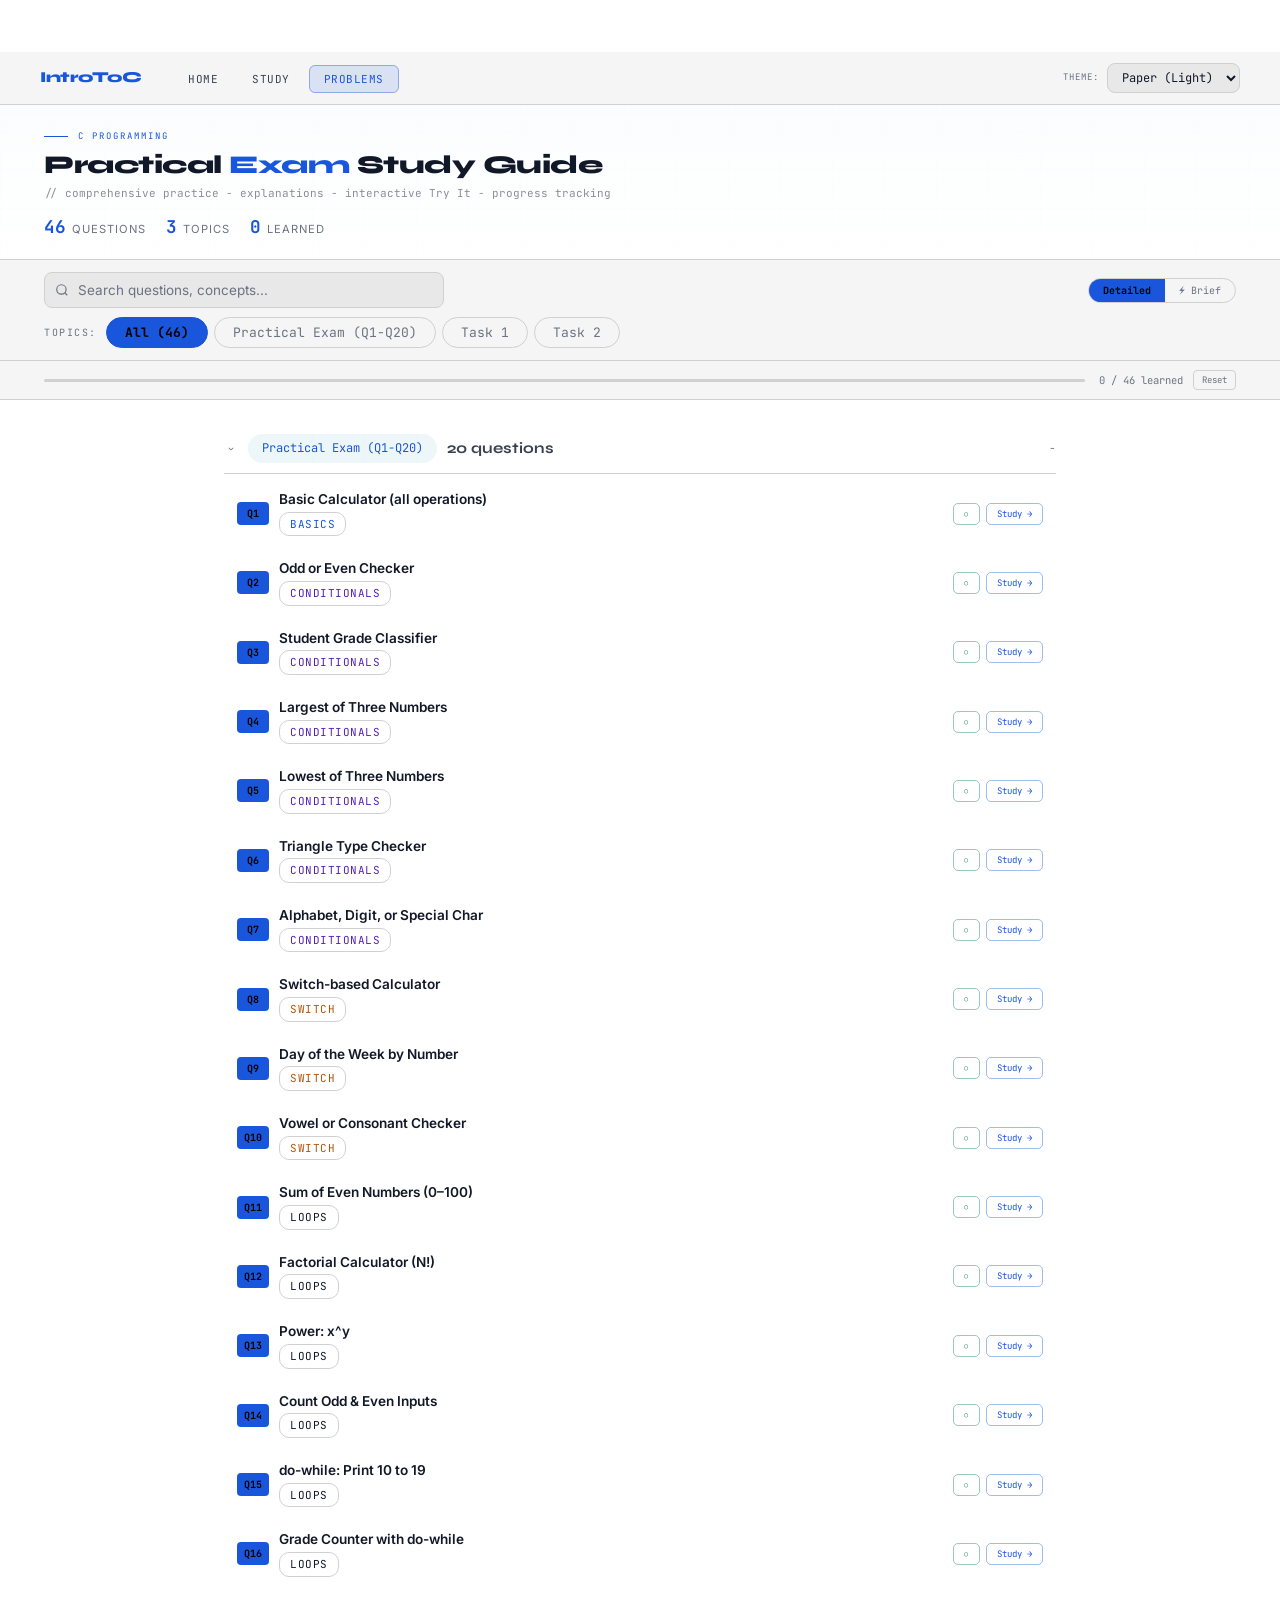
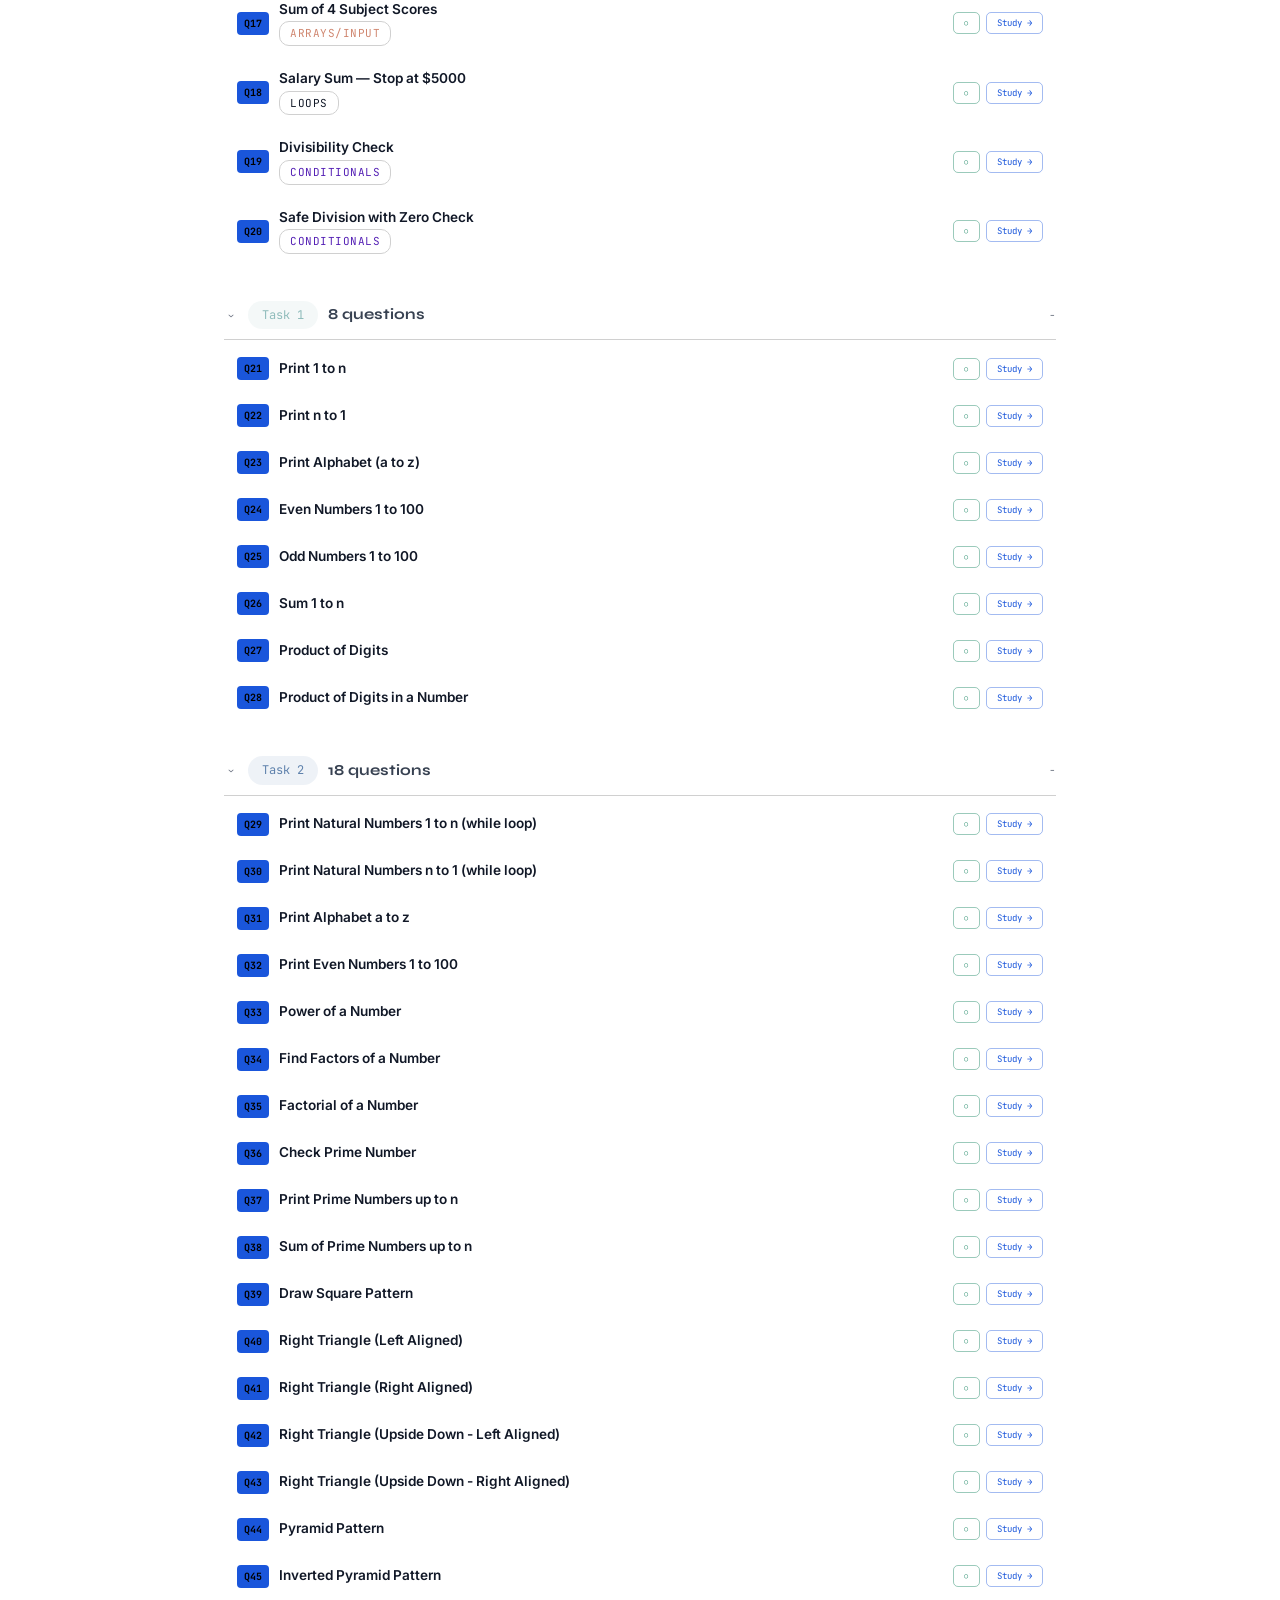
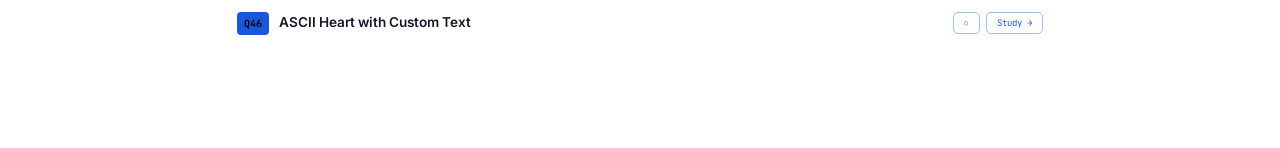
==== problems.html @ eb0ccf78 "made v2 of this web app made a new design layout" ====
<!DOCTYPE html>
<html lang="en">
<head>
<meta charset="UTF-8">
<meta name="viewport" content="width=device-width, initial-scale=1.0, maximum-scale=1.0, user-scalable=no">
<title>Practice Problems - C Programming | Mansoura Uni Prep 2026</title>
<meta name="description" content="20 interactive C programming exam problems with explanations, code breakdowns, and Try It panels.">
<link rel="preconnect" href="https://fonts.googleapis.com">
<link rel="preconnect" href="https://fonts.gstatic.com" crossorigin>
<link rel="stylesheet" href="css/style.css">
<link rel="stylesheet" href="css/problems.css">
<script src="js/nav.js"></script>
</head>
<body>

<!-- NAVBAR injected by nav.js -->

<header class="prob-header">
  <div class="eyebrow">C Programming</div>
  <h1>Practical <em>Exam</em> Study Guide</h1>
  <p class="subtitle">// comprehensive practice - explanations - interactive Try It - progress tracking</p>
  <div class="stats-row">
    <div class="stat"><span class="stat-num" id="hdr-questions">0</span><span class="stat-label">Questions</span></div>
    <div class="stat"><span class="stat-num" id="hdr-topics">0</span><span class="stat-label">Topics</span></div>
    <div class="stat"><span class="stat-num" id="hdr-learned">0</span><span class="stat-label">Learned</span></div>
  </div>
</header>

<div class="toolbar">
  <div class="toolbar-top">
    <div class="search-wrap">
      <svg xmlns="http://www.w3.org/2000/svg" fill="none" viewBox="0 0 24 24" stroke="currentColor" stroke-width="2"><circle cx="11" cy="11" r="8"/><path d="m21 21-4.3-4.3"/></svg>
      <input type="text" class="search-input" id="search" placeholder="Search questions, concepts...">
    </div>
    <button class="clear-btn" id="clear-btn" onclick="clearSearch()">&#10005; Clear</button>
    <div class="mode-toggle-wrap">
      <button class="mode-toggle-btn active" id="mode-btn-detailed" onclick="setModalMode('detailed')">Detailed</button>
      <button class="mode-toggle-btn" id="mode-btn-brief" onclick="setModalMode('brief')">⚡ Brief</button>
    </div>
  </div>
  <div class="filter-row" id="filter-row">
    <!-- Buttons dynamically generated by JS -->
  </div>
</div>

<div class="prog-wrap">
  <div class="prog-inner">
    <div class="prog-track"><div class="prog-fill" id="prog-fill"></div></div>
    <span class="prog-text" id="prog-text">0 / 20 learned</span>
    <button class="reset-btn" onclick="resetProgress()">Reset</button>
  </div>
</div>
<div class="results-meta" id="results-meta"></div>

<div class="q-list" id="grid"></div>

<!-- MODAL -->
<div class="modal-overlay" id="modal" onclick="onOverlayClick(event)">
  <div class="modal-wrap">
    <div class="modal" id="modal-box" onclick="event.stopPropagation()">
      <div class="m-hdr">
        <span class="m-qnum" id="m-qnum"></span>
        <span class="m-title" id="m-title"></span>
        <button class="m-nav" id="m-prev" onclick="navModal(-1)">&larr; Prev</button>
        <button class="m-nav" id="m-next" onclick="navModal(1)">Next &rarr;</button>
        <button class="m-close" onclick="closeModal()">&#10005;</button>
      </div>
      <div class="m-body">
        <div class="m-left" id="m-left"></div>
        <div class="m-right">
          <div class="code-panel-hdr">
            <span class="dot dot-r"></span><span class="dot dot-y"></span><span class="dot dot-g"></span>
            <span class="code-panel-fname" id="cp-fname">main.c</span>
            <button class="cp-btn" onclick="copyModalCode()">copy</button>
          </div>
          <div class="code-display" id="code-display"></div>
          <div class="tryit-panel">
            <div class="tryit-hdr" onclick="toggleTryIt()" id="tryit-hdr">
              <span class="tryit-hdr-lbl">&#9889; Try It</span>
              <span class="tryit-hdr-icon" id="tryit-icon">&#9662;</span>
            </div>
            <div class="tryit-body hidden" id="tryit-body"></div>
          </div>
          <div class="notes-wrap">
            <div class="notes-lbl">MY NOTES -- auto-saved</div>
            <textarea class="notes-ta" id="notes-ta" placeholder="Write anything here -- saved per question..."></textarea>
          </div>
        </div>
      </div>
      <div class="m-foot">
        <button class="learn-btn" id="m-learn" onclick="toggleLearnedModal()">&#9675; Mark as learned</button>
        <span style="flex:1"></span>
        <span style="font-family:var(--font-mono);font-size:9px;color:var(--muted);">&larr; &rarr; navigate &nbsp;&middot;&nbsp; Esc close</span>
      </div>
    </div>
  </div>
</div>

<button class="btt" id="btt">&uarr;</button>
<div class="toast" id="toast"></div>

<script src="js/problems-data.js"></script>
<script src="js/problems.js"></script>
</body>
</html>
---- css/style.css ----
/* ═══════════════════════════════════════════════
   DESIGN SYSTEM — Mansoura Uni C Programming
   Shared across: index.html, study.html, problems.html
   Theme: Paper (Light) default
═══════════════════════════════════════════════ */

/* ── FONTS ── */
@import url('https://fonts.googleapis.com/css2?family=JetBrains+Mono:wght@300;400;500;600;700&family=Syne:wght@400;600;700;800&family=Inter:wght@300;400;500;600;700&display=swap');
/* Preconnect hints are in HTML; this import is the fallback for pages that only load style.css */

/* ── RESET ── */
*,*::before,*::after{box-sizing:border-box;margin:0;padding:0}
html{scroll-behavior:smooth}

/* ── THEME TOKENS ── */
:root {
  /* Paper (Light) - default */
  --bg: #ffffff;
  --bg2: #f5f5f5;
  --bg3: #e8e8e8;
  --surface: #e8e8e8;
  --card: #e8e8e8;
  --border: #d0d0d0;
  --border2: #a0a0a0;
  --border-hi: #707070;
  --accent: #1a56db;
  --accent-dim: rgba(26,86,219,.12);
  --accent2: #5521b5;
  --accent3: #b45309;
  --green: #057a55;
  --red: #c81e1e;
  --text: #111827;
  --text2: #374151;
  --text3: #6b7280;
  --muted: #6b7280;
  --code-bg: #f0f0f0;
  --bd-ac: rgba(26,86,219,.4);
  --bd-gr: rgba(5,122,85,.4);
  --bd-rd: rgba(200,30,30,.4);
  --bd-a2: rgba(85,33,181,.3);
  --bg-ac: rgba(26,86,219,.08);
  --bg-gr: rgba(5,122,85,.08);
  --bg-rd: rgba(200,30,30,.08);
  --bg-a2: rgba(85,33,181,.08);
  --cyan:      #1a56db;
  --cyan-dim:  rgba(26,86,219,.10);
  --gold:      #b45309;
  --gold-dim:  rgba(180,83,9,.10);
  --red-dim:   rgba(200,30,30,.10);
  --violet:    #5521b5;
  --green-dim: rgba(5,122,85,.10);

  /* Sizing */
  --r: 14px;
  --rs: 8px;
  --rl: 16px;

  /* Fonts */
  --font-display: 'Syne', system-ui, sans-serif;
  --font-body: 'Inter', system-ui, sans-serif;
  --font-mono: 'JetBrains Mono', 'Fira Code', monospace;

  /* Legacy aliases used by study.css */
  --mono:    var(--font-mono);
  --body:    var(--font-body);
  --display: var(--font-display);
}

[data-theme="dark-original"] {
  --bg: #07090f;
  --bg2: #0c0f18;
  --bg3: #111520;
  --surface: #111520;
  --card: #111520;
  --border: #1c2236;
  --border2: #2a344f;
  --border-hi: #2a344f;
  --accent: #00e5ff;
  --accent-dim: rgba(0,229,255,.10);
  --accent2: #7c3aed;
  --accent3: #f59e0b;
  --green: #10b981;
  --red: #ef4444;
  --text: #dde4f0;
  --text2: #8896b3;
  --text3: #4f5e7a;
  --muted: #4f5e7a;
  --code-bg: #070910;
  --bd-ac: rgba(0,229,255,.28);
  --bd-gr: rgba(16,185,129,.42);
  --bd-rd: rgba(239,68,68,.3);
  --bd-a2: rgba(124,58,237,.3);
  --bg-ac: rgba(0,229,255,.04);
  --bg-gr: rgba(16,185,129,.04);
  --bg-rd: rgba(239,68,68,.04);
  --bg-a2: rgba(124,58,237,.06);
  --cyan:      #00e5ff;
  --cyan-dim:  rgba(0,229,255,.12);
  --gold:      #f59e0b;
  --gold-dim:  rgba(245,158,11,.10);
  --red-dim:   rgba(239,68,68,.12);
  --violet:    #7c3aed;
  --green-dim: rgba(16,185,129,.10);
}

[data-theme="midnight-gold"] {
  --bg: #090B10;
  --bg2: #0E121A;
  --bg3: #141924;
  --surface: #141924;
  --card: #141924;
  --border: #21283B;
  --border2: #34405E;
  --border-hi: #34405E;
  --accent: #D4AF37;
  --accent-dim: rgba(212,175,55,.10);
  --accent2: #F3E5AB;
  --accent3: #C5A059;
  --green: #4ADE80;
  --red: #F87171;
  --text: #F8F9FA;
  --text2: #94A3B8;
  --text3: #475569;
  --muted: #475569;
  --code-bg: #050608;
  --bd-ac: rgba(212,175,55,.3);
  --bd-gr: rgba(74,222,128,.3);
  --bd-rd: rgba(248,113,113,.3);
  --bd-a2: rgba(243,229,171,.3);
  --bg-ac: rgba(212,175,55,.08);
  --bg-gr: rgba(74,222,128,.08);
  --bg-rd: rgba(248,113,113,.08);
  --bg-a2: rgba(243,229,171,.08);
  --cyan:      #D4AF37;
  --cyan-dim:  rgba(212,175,55,.12);
  --gold:      #C5A059;
  --gold-dim:  rgba(197,160,89,.10);
  --red-dim:   rgba(248,113,113,.12);
  --violet:    #F3E5AB;
  --green-dim: rgba(74,222,128,.10);
}

[data-theme="neon-synth"] {
  --bg: #0d0221;
  --bg2: #160431;
  --bg3: #260954;
  --surface: #260954;
  --card: #260954;
  --border: #441b8c;
  --border2: #7c31f4;
  --border-hi: #7c31f4;
  --accent: #00f0ff;
  --accent-dim: rgba(0,240,255,.15);
  --accent2: #ff0055;
  --accent3: #ffea00;
  --green: #00ff66;
  --red: #ff0055;
  --text: #ffffff;
  --text2: #b38bff;
  --text3: #6b44a8;
  --muted: #6b44a8;
  --code-bg: #090117;
  --bd-ac: rgba(0,240,255,.4);
  --bd-gr: rgba(0,255,102,.4);
  --bd-rd: rgba(255,0,85,.4);
  --bd-a2: rgba(255,0,85,.4);
  --bg-ac: rgba(0,240,255,.1);
  --bg-gr: rgba(0,255,102,.1);
  --bg-rd: rgba(255,0,85,.1);
  --bg-a2: rgba(255,0,85,.1);
  --cyan:      #00f0ff;
  --cyan-dim:  rgba(0,240,255,.15);
  --gold:      #ffea00;
  --gold-dim:  rgba(255,234,0,.10);
  --red-dim:   rgba(255,0,85,.12);
  --violet:    #b38bff;
  --green-dim: rgba(0,255,102,.10);
}

[data-theme="rose-pine"] {
  --bg: #191724;
  --bg2: #1f1d2e;
  --bg3: #26233a;
  --surface: #26233a;
  --card: #26233a;
  --border: #44415a;
  --border2: #6e6a86;
  --border-hi: #6e6a86;
  --accent: #ebbcba;
  --accent-dim: rgba(235,188,186,.15);
  --accent2: #c4a7e7;
  --accent3: #f6c177;
  --green: #9ccfd8;
  --red: #eb6f92;
  --text: #e0def4;
  --text2: #908caa;
  --text3: #6e6a86;
  --muted: #6e6a86;
  --code-bg: #191724;
  --bd-ac: rgba(235,188,186,.3);
  --bd-gr: rgba(156,207,216,.3);
  --bd-rd: rgba(235,111,146,.3);
  --bd-a2: rgba(196,167,231,.3);
  --bg-ac: rgba(235,188,186,.08);
  --bg-gr: rgba(156,207,216,.08);
  --bg-rd: rgba(235,111,146,.08);
  --bg-a2: rgba(196,167,231,.08);
  --cyan:      #ebbcba;
  --cyan-dim:  rgba(235,188,186,.12);
  --gold:      #f6c177;
  --gold-dim:  rgba(246,193,119,.10);
  --red-dim:   rgba(235,111,146,.12);
  --violet:    #c4a7e7;
  --green-dim: rgba(156,207,216,.10);
}

[data-theme="latte"] {
  --bg: #eff1f5;
  --bg2: #e6e9ef;
  --bg3: #dce0e8;
  --surface: #dce0e8;
  --card: #dce0e8;
  --border: #bcc0cc;
  --border2: #9ca0b0;
  --border-hi: #7c7f93;
  --accent: #1e66f5;
  --accent-dim: rgba(30,102,245,.12);
  --accent2: #8839ef;
  --accent3: #df8e1d;
  --green: #40a02b;
  --red: #d20f39;
  --text: #4c4f69;
  --text2: #4c4f69;
  --text3: #6c6f85;
  --muted: #6c6f85;
  --code-bg: #dce0e8;
  --bd-ac: rgba(30,102,245,.4);
  --bd-gr: rgba(64,160,43,.4);
  --bd-rd: rgba(210,15,57,.4);
  --bd-a2: rgba(136,57,239,.3);
  --bg-ac: rgba(30,102,245,.10);
  --bg-gr: rgba(64,160,43,.10);
  --bg-rd: rgba(210,15,57,.10);
  --bg-a2: rgba(136,57,239,.08);
  --cyan:      #1e66f5;
  --cyan-dim:  rgba(30,102,245,.12);
  --gold:      #df8e1d;
  --gold-dim:  rgba(223,142,29,.12);
  --red-dim:   rgba(210,15,57,.12);
  --violet:    #8839ef;
  --green-dim: rgba(64,160,43,.12);
}

[data-theme="nord"] {
  --bg: #2e3440;
  --bg2: #3b4252;
  --bg3: #434c5e;
  --surface: #434c5e;
  --card: #434c5e;
  --border: #4c566a;
  --border2: #5e6f8a;
  --border-hi: #81a1c1;
  --accent: #88c0d0;
  --accent-dim: rgba(136,192,208,.15);
  --accent2: #b48ead;
  --accent3: #ebcb8b;
  --green: #a3be8c;
  --red: #bf616a;
  --text: #eceff4;
  --text2: #e5e9f0;
  --text3: #9aa5be;
  --muted: #d8dee9;
  --code-bg: #2e3440;
  --bd-ac: #88c0d0;
  --bd-gr: #a3be8c;
  --bd-rd: #bf616a;
  --bd-a2: #b48ead;
  --bg-ac: rgba(136,192,208,.15);
  --bg-gr: rgba(163,190,140,.15);
  --bg-rd: rgba(191,97,106,.15);
  --bg-a2: rgba(180,142,173,.15);
  --cyan:      #88c0d0;
  --cyan-dim:  rgba(136,192,208,.12);
  --gold:      #ebcb8b;
  --gold-dim:  rgba(235,203,139,.10);
  --red-dim:   rgba(191,97,106,.12);
  --violet:    #b48ead;
  --green-dim: rgba(163,190,140,.10);
}

/* ── BASE ── */
body {
  background: var(--bg);
  color: var(--text);
  font-family: var(--font-body);
  min-height: 100vh;
  overflow-x: hidden;
  -webkit-font-smoothing: antialiased;
  font-size: 15px;
  line-height: 1.7;
}

/* subtle grid bg */
body::before {
  content: '';
  position: fixed;
  inset: 0;
  background-image:
    linear-gradient(rgba(136,192,208,.012) 1px, transparent 1px),
    linear-gradient(90deg, rgba(136,192,208,.012) 1px, transparent 1px);
  background-size: 52px 52px;
  pointer-events: none;
  z-index: 0;
}

[data-theme="latte"] body::before, [data-theme="nord"] body::before {
  background-image:
    linear-gradient(rgba(0,0,0,.03) 1px, transparent 1px),
    linear-gradient(90deg, rgba(0,0,0,.03) 1px, transparent 1px);
}

a { color: var(--accent); text-decoration: none; }
a:hover { text-decoration: underline; }

/* ── DISABLE LIGATURES EVERYWHERE ── */
code, pre, .mono,
[class*="code"], [class*="Code"],
[style*="JetBrains"], [style*="monospace"] {
  font-variant-ligatures: none !important;
  -webkit-font-variant-ligatures: none !important;
  font-feature-settings: "liga" 0, "calt" 0 !important;
}

/* ═══════════════════════════════════════════════
   NAVBAR
═══════════════════════════════════════════════ */
.navbar {
  position: sticky;
  top: 0;
  z-index: 100;
  background: var(--bg2);
  backdrop-filter: blur(20px);
  -webkit-backdrop-filter: blur(20px);
  border-bottom: 1px solid var(--border);
  padding: 0 2rem;
}

.nav-inner {
  max-width: 1200px;
  margin: 0 auto;
  display: flex;
  align-items: center;
  height: 52px;
  gap: 2rem;
}

.nav-brand {
  font-family: var(--font-display);
  font-weight: 800;
  font-size: .95rem;
  color: var(--accent);
  letter-spacing: -.5px;
  white-space: nowrap;
  text-decoration: none;
}
.nav-brand:hover { text-decoration: none; }

.nav-links {
  display: flex;
  gap: 4px;
  list-style: none;
}

.nav-link {
  font-family: var(--font-mono);
  font-size: 11px;
  letter-spacing: .5px;
  text-transform: uppercase;
  padding: 6px 14px;
  border-radius: 6px;
  color: var(--text2);
  text-decoration: none;
  transition: all .2s;
  border: 1px solid transparent;
}
.nav-link:hover {
  color: var(--text);
  background: var(--bg3);
  text-decoration: none;
}
.nav-link.active {
  color: var(--accent);
  background: var(--accent-dim);
  border-color: var(--bd-ac);
}

.nav-right {
  margin-left: auto;
  display: flex;
  align-items: center;
  gap: 8px;
}

.nav-theme-label {
  font-family: var(--font-mono);
  font-size: 9px;
  color: var(--text3);
  letter-spacing: 1px;
}

.nav-theme-select {
  font-family: var(--font-mono);
  font-size: 12px;
  padding: 5px 10px;
  background: var(--bg3);
  border: 1px solid var(--border);
  border-radius: var(--rs);
  color: var(--text);
  cursor: pointer;
  outline: none;
  transition: border-color .2s, box-shadow .2s;
}
.nav-theme-select:focus {
  border-color: var(--accent);
  box-shadow: 0 0 0 2px var(--accent-dim);
}

/* mobile nav */
@media (max-width: 600px) {
  .navbar { padding: 0 .75rem; }
  .nav-inner { gap: .5rem; height: 48px; }
  .nav-links { gap: 2px; }
  .nav-link { font-size: 9px; padding: 4px 8px; letter-spacing: 0; }
  .nav-theme-label { display: none; }
  .nav-theme-select { font-size: 11px; padding: 4px 6px; }
  .nav-right { gap: 4px; }
}
@media (max-width: 400px) {
  .nav-brand { font-size: .8rem; }
  .nav-link { padding: 4px 6px; }
}

/* ═══════════════════════════════════════════════
   PAGE CONTAINER
═══════════════════════════════════════════════ */
.page {
  position: relative;
  z-index: 10;
  max-width: 1200px;
  margin: 0 auto;
  padding: 2rem;
}

@media (max-width: 768px) {
  .page { padding: 1.25rem; }
}

/* ═══════════════════════════════════════════════
   TYPOGRAPHY
═══════════════════════════════════════════════ */
h1, h2, h3, h4 {
  font-family: var(--font-display);
  letter-spacing: -.5px;
  line-height: 1.15;
}

h1 { font-size: clamp(1.7rem, 4.5vw, 2.5rem); font-weight: 800; }
h2 { font-size: clamp(1.3rem, 3vw, 1.8rem); font-weight: 700; }
h3 { font-size: 1.1rem; font-weight: 700; }

h1 em, h2 em { color: var(--accent); font-style: normal; }

.eyebrow {
  font-family: var(--font-mono);
  font-size: 10px;
  color: var(--accent);
  letter-spacing: 3px;
  text-transform: uppercase;
  margin-bottom: 12px;
  display: flex;
  align-items: center;
  gap: 10px;
}
.eyebrow::before {
  content: '';
  width: 24px;
  height: 1px;
  background: var(--accent);
}

.subtitle {
  color: var(--muted);
  font-size: .85rem;
  font-family: var(--font-mono);
  margin-top: 8px;
}

.prose {
  font-size: 15px;
  line-height: 1.8;
  color: var(--text2);
  margin-bottom: 1rem;
}
.prose strong { color: var(--text); font-weight: 600; }

/* ═══════════════════════════════════════════════
   CODE BLOCKS
═══════════════════════════════════════════════ */
code {
  font-family: var(--font-mono);
  font-size: .82em;
  background: var(--bg-ac);
  padding: 1px 5px;
  border-radius: 3px;
  color: var(--accent);
  font-variant-ligatures: none;
}

.code-block-wrap {
  background: var(--code-bg);
  border: 1px solid var(--border);
  border-radius: var(--rs);
  overflow: hidden;
  margin: 1rem 0;
}

.code-bar {
  background: rgba(5,7,13,.5);
  padding: 6px 11px;
  display: flex;
  align-items: center;
  gap: 6px;
  border-bottom: 1px solid var(--border);
}
.dot { width: 8px; height: 8px; border-radius: 50%; }
.dot-r { background: #ff5f56; }
.dot-y { background: #ffbd2e; }
.dot-g { background: #27c93f; }
.code-fname {
  font-family: var(--font-mono);
  font-size: 9px;
  color: var(--muted);
  margin-left: 3px;
}
.copy-btn {
  margin-left: auto;
  font-family: var(--font-mono);
  font-size: 9px;
  padding: 2px 7px;
  background: transparent;
  border: 1px solid var(--border);
  border-radius: 3px;
  color: var(--muted);
  cursor: pointer;
  transition: all .2s;
}
.copy-btn:hover { color: var(--accent); border-color: var(--accent); }
.copy-btn.copied { color: var(--green); border-color: var(--green); }

pre {
  padding: 14px 16px;
  overflow-x: auto;
  font-family: var(--font-mono);
  font-size: 12px;
  line-height: 1.8;
  color: var(--text2);
  -webkit-overflow-scrolling: touch;
  font-variant-ligatures: none;
}

/* syntax highlighting */
.kw { color: #cba6f7; font-weight: 600; }
.fn { color: #89b4fa; }
.str { color: #a6e3a1; }
.num { color: #fab387; }
.cm { color: #585b70; font-style: italic; }
.type { color: #f38ba8; }
.tp { color: #f38ba8; }

/* inline code block (no bar) */
.cb {
  background: var(--code-bg);
  border: 1px solid var(--border);
  border-radius: var(--rs);
  padding: 1rem 1.25rem;
  margin: 1rem 0;
  font-family: var(--font-mono);
  font-size: 12px;
  line-height: 1.9;
  overflow-x: auto;
  white-space: pre;
  tab-size: 4;
  font-variant-ligatures: none;
}

/* ═══════════════════════════════════════════════
   CALLOUT BOXES
═══════════════════════════════════════════════ */
.tip, .warn, .callout-info, .callout-warn, .callout-error {
  display: flex;
  gap: 10px;
  border-left: 3px solid;
  border-radius: 0 var(--rs) var(--rs) 0;
  padding: 12px 14px;
  margin: 1rem 0;
  font-size: 13px;
  line-height: 1.7;
}
.tip, .callout-info {
  background: var(--bg-ac);
  border-color: var(--bd-ac);
  color: var(--accent);
}
.warn, .callout-warn {
  background: rgba(235,203,139,.1);
  border-color: var(--accent3);
  color: var(--accent3);
}
.callout-error {
  background: var(--bg-rd);
  border-color: var(--bd-rd);
  color: var(--red);
}

/* ═══════════════════════════════════════════════
   CARDS
═══════════════════════════════════════════════ */
.card {
  background: var(--card);
  border: 1px solid var(--border);
  border-radius: var(--r);
  padding: 1.5rem;
  transition: transform .25s cubic-bezier(.22,.61,.36,1), border-color .25s, box-shadow .25s;
}
.card:hover {
  transform: translateY(-3px);
  border-color: var(--bd-ac);
  box-shadow: 0 0 40px var(--bg-ac);
}

/* ═══════════════════════════════════════════════
   BUTTONS
═══════════════════════════════════════════════ */
.btn {
  font-family: var(--font-mono);
  font-size: 11px;
  padding: 8px 18px;
  border-radius: 6px;
  cursor: pointer;
  transition: all .2s;
  display: inline-flex;
  align-items: center;
  gap: 6px;
  text-decoration: none;
  border: 1px solid var(--border);
  background: transparent;
  color: var(--muted);
}
.btn:hover {
  border-color: var(--accent);
  color: var(--accent);
  text-decoration: none;
}

.btn-primary {
  background: var(--accent);
  color: #000;
  border-color: var(--accent);
  font-weight: 600;
}
.btn-primary:hover {
  background: #7ab8c8;
  border-color: #7ab8c8;
  color: #000;
  box-shadow: 0 0 20px var(--bg-ac);
}

.loop-tab.active{background:var(--ice);color:#fff;border-color:var(--ice)}

/* ── LOOP FLOWCHART ── */
.loop-flowchart { display: flex; align-items: center; gap: 8px; margin-bottom: 12px; font-family: var(--font-c); overflow-x: auto; padding-bottom: 8px; }
.flow-step { padding: 6px 12px; background: var(--bg2); border: 1px solid var(--border); border-radius: var(--rs); font-size: 11px; font-weight: 600; color: var(--text3); text-transform: uppercase; letter-spacing: .05em; transition: all .3s; white-space: nowrap; }
.flow-step.active { background: var(--accent); color: #000; border-color: var(--accent); transform: scale(1.05); box-shadow: 0 0 10px var(--bg-ac); }
.flow-arrow { color: var(--border); font-size: 14px; }
.flow-step.done { background: var(--ok-bg); color: var(--ok-text); border-color: var(--ok-border); }

.btn-accent2 {
  background: var(--accent2);
  color: #fff;
  border-color: var(--accent2);
  font-weight: 600;
}
.btn-accent2:hover {
  background: #a47da0;
  border-color: #a47da0;
}

/* ═══════════════════════════════════════════════
   TABLES
═══════════════════════════════════════════════ */
.data-table {
  width: 100%;
  font-size: 13px;
  border-collapse: collapse;
  margin: 1rem 0;
  display: block;
  overflow-x: auto;
}
.data-table th {
  text-align: left;
  font-weight: 500;
  color: var(--muted);
  font-size: 10px;
  padding: 6px 12px;
  border-bottom: 1px solid var(--border);
  font-family: var(--font-mono);
  text-transform: uppercase;
  letter-spacing: .04em;
}
.data-table td {
  padding: 9px 12px;
  border-bottom: 1px solid var(--border);
  vertical-align: top;
  font-size: 13px;
}
.data-table td:first-child {
  font-family: var(--font-mono);
  color: var(--accent);
  font-weight: 500;
}
.data-table td:last-child { color: var(--text2); }

/* ═══════════════════════════════════════════════
   DEMO / INTERACTIVE BOXES
═══════════════════════════════════════════════ */
.demo {
  border: 1px solid var(--border);
  border-radius: var(--r);
  padding: 1.25rem;
  margin: 1rem 0;
  background: var(--bg);
}
.demo-label {
  font-size: 10px;
  font-weight: 500;
  color: var(--muted);
  font-family: var(--font-mono);
  text-transform: uppercase;
  letter-spacing: .05em;
  margin-bottom: .875rem;
}

/* demo inputs */
.demo input[type=number],
.demo input[type=text],
.demo select {
  font-family: var(--font-mono);
  font-size: 13px;
  padding: 6px 10px;
  background: var(--card);
  border: 1px solid var(--border);
  border-radius: var(--rs);
  color: var(--text);
  outline: none;
  transition: border-color .2s;
}
.demo input:focus,
.demo select:focus {
  border-color: var(--accent);
}
.demo input[type=range] {
  accent-color: var(--accent);
  cursor: pointer;
}

/* ═══════════════════════════════════════════════
   SIDEBAR (study page)
═══════════════════════════════════════════════ */
.layout-sidebar {
  display: flex;
  min-height: calc(100vh - 52px);
  max-width: 1200px;
  margin: 0 auto;
  justify-content: center;
}

.sidebar {
  width: 220px;
  flex-shrink: 0;
  position: sticky;
  top: 52px;
  height: calc(100vh - 52px);
  overflow-y: auto;
  border-right: 1px solid var(--border);
  padding: 1.5rem 0;
  background: var(--bg);
}

.sidebar-section-label {
  font-family: var(--font-mono);
  font-size: 9px;
  color: var(--muted);
  letter-spacing: 2px;
  text-transform: uppercase;
  padding: 8px 1.25rem 4px;
}

.sidebar-link {
  display: flex;
  align-items: center;
  gap: 8px;
  padding: 7px 1.25rem;
  font-size: 13px;
  color: var(--text2);
  text-decoration: none;
  transition: color .15s, background .15s;
  border-left: 2px solid transparent;
}
.sidebar-link:hover {
  color: var(--text);
  background: var(--bg2);
  text-decoration: none;
}
.sidebar-link.active {
  color: var(--accent);
  border-left-color: var(--accent);
  background: var(--accent-dim);
}
.sidebar-num {
  font-family: var(--font-mono);
  font-size: 10px;
  color: var(--muted);
  min-width: 18px;
}

.main-content {
  flex: 1;
  max-width: 820px;
  padding: 2rem 2.5rem 4rem;
  min-width: 0;
  margin: 0 auto;
}

@media (max-width: 860px) {
  .sidebar { display: none; }
  .main-content { padding: 1.5rem 1.25rem 3rem; }
}

/* ═══════════════════════════════════════════════
   STUDY SECTIONS
═══════════════════════════════════════════════ */
.section {
  padding: 2.5rem 0;
  border-bottom: 1px solid var(--border);
}
.section-header {
  display: flex;
  align-items: baseline;
  gap: 12px;
  margin-bottom: 1.25rem;
}
.section-num {
  font-family: var(--font-mono);
  font-size: 12px;
  color: var(--muted);
}

/* ═══════════════════════════════════════════════
   FOOTER
═══════════════════════════════════════════════ */
.footer {
  text-align: center;
  padding: 3rem 2rem 2rem;
  border-top: 1px solid var(--border);
  margin-top: 2rem;
}
.footer p {
  font-size: 12px;
  color: var(--muted);
  line-height: 1.8;
  font-family: var(--font-mono);
}

/* ═══════════════════════════════════════════════
   TOAST
═══════════════════════════════════════════════ */
.toast {
  position: fixed;
  bottom: 24px;
  left: 50%;
  transform: translateX(-50%) translateY(8px);
  background: var(--card);
  border: 1px solid var(--green);
  color: var(--green);
  font-family: var(--font-mono);
  font-size: 11px;
  padding: 8px 16px;
  border-radius: 6px;
  opacity: 0;
  pointer-events: none;
  transition: all .22s;
  z-index: 500;
  white-space: nowrap;
}
.toast.show {
  opacity: 1;
  transform: translateX(-50%) translateY(0);
}

/* ═══════════════════════════════════════════════
   BACK TO TOP
═══════════════════════════════════════════════ */
.btt {
  position: fixed;
  bottom: 22px;
  right: 22px;
  width: 38px;
  height: 38px;
  background: var(--card);
  border: 1px solid var(--border);
  border-radius: 50%;
  cursor: pointer;
  display: flex;
  align-items: center;
  justify-content: center;
  color: var(--accent);
  font-size: 16px;
  transition: all .3s;
  z-index: 100;
  opacity: 0;
  pointer-events: none;
  transform: translateY(8px);
}
.btt.visible { opacity: 1; pointer-events: auto; transform: translateY(0); }
.btt:hover { background: var(--accent); color: #000; }

/* ═══════════════════════════════════════════════
   SCROLLBARS
═══════════════════════════════════════════════ */
::-webkit-scrollbar { width: 4px; height: 4px; }
::-webkit-scrollbar-track { background: transparent; }
::-webkit-scrollbar-thumb { background: var(--border); border-radius: 3px; }

/* ═══════════════════════════════════════════════
   LIGHT THEME OVERRIDES
   Fix contrast issues for latte/paper
═══════════════════════════════════════════════ */

/* Slider thumb — use accent color so it's visible on light bg */
[data-theme="latte"] input[type=range]::-webkit-slider-thumb,
[data-theme="nord"] input[type=range]::-webkit-slider-thumb {
  background: var(--accent);
  box-shadow: 0 0 0 2px var(--bg), 0 0 0 4px var(--accent);
}
[data-theme="latte"] input[type=range],
[data-theme="nord"] input[type=range] {
  background: var(--border2);
}

/* Tip/warn callout text */
[data-theme="latte"] .tip,
[data-theme="nord"] .tip,
[data-theme="latte"] .callout-info,
[data-theme="nord"] .callout-info {
  color: var(--accent);
}
[data-theme="latte"] .warn,
[data-theme="nord"] .warn,
[data-theme="latte"] .callout-warn,
[data-theme="nord"] .callout-warn {
  color: var(--accent3);
  background: rgba(180,83,9,.08);
}
[data-theme="latte"] .callout-error,
[data-theme="nord"] .callout-error {
  color: var(--red);
}

/* Flowchart nodes need stronger contrast on light bg */
[data-theme="latte"] .ifc-start,
[data-theme="nord"] .ifc-start,
[data-theme="latte"] .ifc-body-box,
[data-theme="nord"] .ifc-body-box {
  background: var(--bg2);
  color: var(--text2);
  border-color: var(--border2);
}
[data-theme="latte"] .ifc-diamond span,
[data-theme="nord"] .ifc-diamond span {
  color: var(--text);
}

/* Code block syntax on light themes */
[data-theme="latte"] .kw,
[data-theme="nord"] .kw { color: #7c3aed; }
[data-theme="latte"] .fn,
[data-theme="nord"] .fn { color: #0f766e; }
[data-theme="latte"] .str,
[data-theme="nord"] .str { color: #b45309; }
[data-theme="latte"] .num,
[data-theme="nord"] .num { color: #c2410c; }
[data-theme="latte"] .cm,
[data-theme="nord"] .cm { color: #6b7280; }
[data-theme="latte"] .tp,
[data-theme="nord"] .tp { color: #0369a1; }

/* ═══════════════════════════════════════════════
   ANIMATIONS
═══════════════════════════════════════════════ */
@keyframes fadeUp {
  from { opacity: 0; transform: translateY(12px); }
  to { opacity: 1; transform: translateY(0); }
}
@keyframes fadeIn {
  from { opacity: 0; }
  to { opacity: 1; }
}
@keyframes slideDown {
  from { opacity: 0; transform: translateY(-5px); }
  to { opacity: 1; transform: translateY(0); }
}

.anim-fade-up { animation: fadeUp .4s ease both; }
.anim-fade-in { animation: fadeIn .3s ease both; }

/* ═══════════════════════════════════════════════
   HOME PAGE MOBILE
═══════════════════════════════════════════════ */
@media (max-width: 600px) {
  .hero-home { padding: 3rem 1.25rem 2.5rem; }
  .cta-grid { grid-template-columns: 1fr; margin-bottom: 2.5rem; }
  .info-grid { grid-template-columns: repeat(2, 1fr); }
  .hero-meta { gap: 1rem; }
  .topic-chips { gap: 4px; }
  .topic-chip { font-size: 9px; padding: 3px 10px; }
}
@media (max-width: 400px) {
  .info-grid { grid-template-columns: 1fr 1fr; }
  .cta-card { padding: 1.5rem 1.25rem; }
}
---- css/problems.css ----
/* ═══════════════════════════════════════
   PROBLEMS PAGE — Redesigned List View
   Grouped by topic, expandable rows
═══════════════════════════════════════ */

/* HEADER */
.prob-header{position:relative;z-index:10;padding:24px 44px 20px;border-bottom:1px solid var(--border);background:linear-gradient(180deg,rgba(136,192,208,.03) 0%,transparent 100%)}
.prob-header h1{font-size:1.6rem;margin-bottom:4px}
.eyebrow{font-size:9px;margin-bottom:6px;letter-spacing:2px}
.subtitle{font-size:11px;margin-top:2px;opacity:0.8}
.stats-row{display:flex;gap:20px;margin-top:16px;flex-wrap:wrap}
.stat{display:flex;align-items:baseline;gap:6px}
.stat-num{font-size:1.1rem;font-weight:700;color:var(--accent);font-family:var(--font-mono);line-height:1}
.stat-label{font-size:.7rem;color:var(--muted);letter-spacing:1px;text-transform:uppercase}

/* TOOLBAR */
.toolbar{position:sticky;top:52px;z-index:50;padding:12px 44px;border-bottom:1px solid var(--border);background:var(--bg2);backdrop-filter:blur(22px);-webkit-backdrop-filter:blur(22px);display:flex;flex-direction:column;gap:9px}
.toolbar-top{display:flex;align-items:center;gap:8px}
.search-wrap{position:relative;flex:1;max-width:400px}
.search-wrap svg{position:absolute;left:11px;top:50%;transform:translateY(-50%);width:14px;height:14px;color:var(--muted);pointer-events:none}
.search-input{width:100%;padding:9px 14px 9px 33px;background:var(--card);border:1px solid var(--border);border-radius:var(--rs);color:var(--text);font-family:var(--font-body);font-size:13.5px;outline:none;transition:border-color .2s,box-shadow .2s}
.search-input::placeholder{color:var(--muted)}
.search-input:focus{border-color:var(--accent);box-shadow:0 0 0 2px var(--accent-dim)}
.clear-btn{padding:7px 12px;background:transparent;border:1px solid var(--border);border-radius:var(--rs);color:var(--muted);font-family:var(--font-mono);font-size:10px;cursor:pointer;transition:all .2s;white-space:nowrap;display:none;align-items:center;gap:4px}
.clear-btn.visible{display:flex}
.clear-btn:hover{border-color:var(--red);color:var(--red)}
.filter-row{display:flex;gap:6px;flex-wrap:wrap;align-items:center}
.filter-label{font-family:var(--font-mono);font-size:10px;color:var(--muted);letter-spacing:1.5px;margin-right:3px}
.filter-btn{font-family:var(--font-mono);font-size:13px;padding:6px 18px;border-radius:20px;border:1px solid var(--border);background:transparent;color:var(--muted);cursor:pointer;transition:all .2s;white-space:nowrap}
.filter-btn:hover{border-color:var(--accent);color:var(--accent)}
.filter-btn.active{background:var(--accent);color:#000;border-color:var(--accent);font-weight:700}
.filter-btn[data-tag="basics"].active{background:#a3be8c;border-color:#a3be8c}
.filter-btn[data-tag="conditionals"].active{background:#ebcb8b;border-color:#ebcb8b}
.filter-btn[data-tag="switch"].active{background:#88c0d0;border-color:#88c0d0}
.filter-btn[data-tag="loops"].active{background:#b48ead;border-color:#b48ead}
.filter-btn[data-tag="arrays"].active{background:#bf616a;border-color:#bf616a;color:#fff}

/* PROGRESS */
.prog-wrap{padding:0 44px;background:var(--bg2);border-bottom:1px solid var(--border);position:relative;z-index:10}
.prog-inner{display:flex;align-items:center;gap:10px;padding:9px 0}
.prog-track{flex:1;height:3px;background:var(--border);border-radius:2px;overflow:hidden}
.prog-fill{height:100%;background:linear-gradient(90deg,var(--accent),var(--accent2));border-radius:2px;transition:width .6s cubic-bezier(.4,0,.2,1);width:0%}
.prog-text{font-family:var(--font-mono);font-size:10.5px;color:var(--muted);white-space:nowrap;min-width:88px;text-align:right}
.reset-btn{font-family:var(--font-mono);font-size:9px;padding:3px 8px;background:transparent;border:1px solid var(--border);border-radius:4px;color:var(--muted);cursor:pointer;transition:all .2s}
.reset-btn:hover{border-color:var(--red);color:var(--red)}
.results-meta{padding:10px 44px 0;font-family:var(--font-mono);font-size:11px;color:var(--muted);position:relative;z-index:10;display:none}

/* ═══════════════════════════════════════
   QUESTION LIST — Grouped Accordion
═══════════════════════════════════════ */
.q-list{position:relative;z-index:10;padding:0 44px 100px;max-width:920px;margin:0 auto}

/* Topic Group */
.topic-group{margin-top:24px;animation:fadeUp .35s ease both}
.topic-group-hdr{
  display:flex;align-items:center;gap:10px;padding:10px 0;cursor:pointer;user-select:none;
  border-bottom:1px solid var(--border);margin-bottom:4px;
}
.topic-group-hdr:hover .tg-title{color:var(--text)}
.tg-icon{font-size:10px;color:var(--muted);transition:transform .25s;width:14px;text-align:center}
.tg-icon.open{transform:rotate(90deg)}
.tg-tag{font-family:var(--font-mono);font-size:12px;padding:4px 14px;border-radius:20px;white-space:nowrap}
.tg-title{font-family:var(--font-display);font-size:.95rem;font-weight:700;color:var(--text2);transition:color .2s;flex:1}
.tg-count{font-family:var(--font-mono);font-size:11px;color:var(--muted)}
.tg-progress{font-family:var(--font-mono);font-size:11px;color:var(--green)}
.topic-group-body{overflow:hidden;transition:max-height .3s ease}
.topic-group-body.collapsed{max-height:0 !important;overflow:hidden}

/* Question Row */
.q-row{
  display:flex;align-items:center;gap:10px;padding:10px 12px;
  border:1px solid transparent;border-radius:var(--rs);margin:2px 0;
  cursor:pointer;transition:all .18s;
}
.tag-basics { background: rgba(136,192,208,0.1); color: var(--accent); border-color: rgba(136,192,208,0.2); }
.tag-conditionals { background: rgba(163,190,140,0.1); color: var(--accent2); border-color: rgba(163,190,140,0.2); }
.tag-switch { background: rgba(235,203,139,0.1); color: var(--accent3); border-color: rgba(235,203,139,0.2); }
.tag-loops { background: rgba(180,142,173,0.1); color: var(--accent4); border-color: rgba(180,142,173,0.2); }
.tag-arrays { background: rgba(208,135,112,0.1); color: #d08770; border-color: rgba(208,135,112,0.2); }

.tag-task1 { background: rgba(143,188,187,0.1); color: #8fbcbb; border-color: rgba(143,188,187,0.2); }
.tag-task2 { background: rgba(94,129,172,0.1); color: #5e81ac; border-color: rgba(94,129,172,0.2); }
.tag-task3 { background: rgba(191,97,106,0.1); color: #bf616a; border-color: rgba(191,97,106,0.2); }
.tag-practical { background: rgba(136,192,208,0.15); color: var(--accent); border-color: var(--accent); border-width: 1px; }

.q-row:hover{background:var(--bg2);border-color:var(--border)}
.q-row.learned .qr-num{background:var(--green)}
.q-row.active{background:var(--accent-dim);border-color:var(--bd-ac)}

.qr-num{
  font-family:var(--font-mono);font-size:10px;font-weight:700;
  background:var(--accent);color:#000;padding:3px 7px;border-radius:4px;
  flex-shrink:0;transition:background .2s;min-width:32px;text-align:center;
}
.qr-main{display:flex;flex-direction:column;gap:3px;flex:1}
.qr-title{font-size:.85rem;font-weight:600;line-height:1.3;color:var(--text)}
.qr-tag{
  font-family:var(--font-mono);font-size:11px;padding:2px 10px;border-radius:10px;
  width:fit-content;text-transform:uppercase;letter-spacing:0.5px;
  background:rgba(255,255,255,0.05);border:1px solid var(--border);
}
.qr-brief{font-size:.75rem;color:var(--muted);display:none}
.qr-concepts{display:none;flex-wrap:wrap;gap:3px;margin-top:4px}
.qr-actions{display:flex;gap:6px;flex-shrink:0;align-items:center}
.qr-learn{
  font-family:var(--font-mono);font-size:9px;padding:4px 10px;border-radius:5px;
  border:1px solid var(--bd-gr);color:var(--green);background:transparent;
  cursor:pointer;transition:all .2s;white-space:nowrap;
}
.qr-learn:hover{background:var(--bg-gr)}
.qr-learn.active{background:var(--bg-gr);border-color:var(--green)}
.qr-open{
  font-family:var(--font-mono);font-size:9px;padding:4px 10px;border-radius:5px;
  border:1px solid var(--bd-ac);color:var(--accent);background:transparent;
  cursor:pointer;transition:all .2s;white-space:nowrap;
}
.qr-open:hover{background:var(--bg-ac)}

/* Expanded row */
.q-row.expanded{
  flex-wrap:wrap;background:var(--bg2);border-color:var(--border);
  padding:12px 14px;
}
.q-row.expanded .qr-brief{display:block;width:100%;margin-top:6px;order:10}
.q-row.expanded .qr-concepts{display:flex;width:100%;order:11}

/* Empty state */
.empty-state{text-align:center;padding:80px 20px;color:var(--muted);font-size:.9rem}

/* ═══════════════════════════════════════
   MODAL — Same as before
═══════════════════════════════════════ */
.modal-overlay{display:none;position:fixed;inset:0;background:rgba(0,0,0,.88);backdrop-filter:blur(16px);-webkit-backdrop-filter:blur(16px);z-index:200;overflow-y:auto}
.modal-overlay.active{display:block}
.modal-wrap{min-height:100%;display:flex;align-items:flex-start;justify-content:center;padding:0}
@media(min-width:860px){.modal-wrap{align-items:center;padding:20px}}
.modal{background:var(--card);border:1px solid var(--border-hi);width:100%;min-height:100vh;animation:modalIn .25s cubic-bezier(.22,.61,.36,1);display:flex;flex-direction:column}
@media(min-width:860px){.modal{border-radius:18px;max-width:1060px;min-height:auto;max-height:92vh;overflow:hidden}}
@keyframes modalIn{from{opacity:0;transform:scale(.97) translateY(10px)}to{opacity:1;transform:scale(1) translateY(0)}}
.m-hdr{padding:16px 22px 13px;border-bottom:1px solid var(--border);display:flex;align-items:center;gap:10px;flex-shrink:0;background:var(--card);position:sticky;top:0;z-index:5}
.m-qnum{font-family:var(--font-mono);font-size:10px;color:var(--accent);letter-spacing:2px;white-space:nowrap}
.m-title{font-size:1rem;font-weight:700;flex:1;line-height:1.3}
.m-nav{font-family:var(--font-mono);font-size:10px;padding:5px 12px;background:transparent;border:1px solid var(--border);border-radius:5px;color:var(--muted);cursor:pointer;transition:all .2s;white-space:nowrap}
.m-nav:hover{border-color:var(--accent);color:var(--accent)}
.m-nav:disabled{opacity:.2;cursor:not-allowed}
.m-close{background:transparent;border:1px solid var(--border);color:var(--muted);width:30px;height:30px;border-radius:var(--rs);cursor:pointer;font-size:14px;display:flex;align-items:center;justify-content:center;flex-shrink:0;transition:all .2s}
.m-close:hover{color:var(--text);border-color:var(--text)}
.m-body{display:flex;flex:1;overflow:hidden;min-height:0}
@media(max-width:859px){.m-body{flex-direction:column;overflow:visible}}
.m-left{flex:1;padding:20px 22px;overflow-y:auto;border-right:1px solid var(--border)}
@media(max-width:859px){.m-left{border-right:none;border-bottom:1px solid var(--border);overflow:visible}}
.sec{font-family:var(--font-mono);font-size:9px;letter-spacing:3px;text-transform:uppercase;color:var(--accent);margin-bottom:10px;margin-top:24px;display:flex;align-items:center;gap:10px}
.sec:first-child{margin-top:0}
.sec::after{content:'';flex:1;height:1px;background:var(--border)}
.expl{font-size:.85rem;color:var(--text2);line-height:1.9}
.expl strong{color:var(--text);font-weight:600}
.expl code{font-family:var(--font-mono);font-size:.77rem;background:var(--bg-ac);padding:1px 5px;border-radius:3px;color:var(--accent);font-variant-ligatures:none}
.what-box{margin-top:12px;padding:13px 15px;background:var(--bg-ac);border:1px solid var(--bd-ac);border-radius:var(--rs);border-left:3px solid var(--accent)}
.what-box-title{font-family:var(--font-mono);font-size:9px;color:var(--accent);letter-spacing:2px;text-transform:uppercase;margin-bottom:8px}
.what-box p{font-size:.82rem;color:var(--text2);line-height:1.8;margin-bottom:6px}
.what-box p:last-child{margin-bottom:0}
.what-box code{font-family:var(--font-mono);font-size:.78rem;background:var(--bg-ac);padding:1px 4px;border-radius:3px;color:var(--accent);font-variant-ligatures:none}
.breakdown{display:flex;flex-direction:column;gap:6px;margin-top:10px}
.bk{display:grid;grid-template-columns:auto 1fr;gap:0;border-radius:8px;overflow:hidden;border:1px solid var(--border);transition:border-color .2s}
.bk:hover{border-color:var(--bd-ac)}
.bk-code{font-family:var(--font-mono);font-size:10.5px;color:var(--accent);background:var(--bg-ac);padding:10px 14px;white-space:nowrap;border-right:1px solid var(--border);font-variant-ligatures:none}
.bk-text{font-size:.8rem;color:var(--text2);line-height:1.6;padding:10px 14px}
.bk-text strong{color:var(--text);font-weight:600}
.bk-text code{font-family:var(--font-mono);font-size:.75rem;background:var(--bg-ac);padding:1px 4px;border-radius:3px;color:var(--accent);font-variant-ligatures:none}
.mistakes{margin-top:14px;padding:14px 16px;background:var(--bg-rd);border:1px solid var(--bd-rd);border-radius:var(--rs);border-left:3px solid var(--red)}
.mistakes-title{font-family:var(--font-mono);font-size:9px;color:var(--red);letter-spacing:2px;text-transform:uppercase;margin-bottom:8px}
.mistake-row{display:flex;gap:10px;margin-bottom:8px;align-items:flex-start}
.mistake-row:last-child{margin-bottom:0}
.mistake-x{color:var(--red);font-size:12px;flex-shrink:0;margin-top:2px}
.mistake-txt{font-size:.8rem;color:var(--text2);line-height:1.6}
.mistake-txt code{font-family:var(--font-mono);font-size:.75rem;background:var(--bg-rd);padding:1px 4px;border-radius:3px;color:var(--red);font-variant-ligatures:none}
.syn{margin-top:14px;padding:14px 16px;background:var(--bg-a2);border:1px solid var(--bd-a2);border-radius:var(--rs);border-left:3px solid var(--accent2)}
.syn-lbl{font-family:var(--font-mono);font-size:9px;color:var(--accent2);letter-spacing:2px;text-transform:uppercase;margin-bottom:6px}
.syn-txt{font-size:.82rem;color:var(--text2);line-height:1.75}
.syn-txt code{font-family:var(--font-mono);font-size:.75rem;background:var(--bg-a2);padding:1px 4px;border-radius:3px;color:var(--accent2);font-variant-ligatures:none}
.concepts-m{display:flex;flex-wrap:wrap;gap:6px;margin-top:12px}
.concept{font-family:var(--font-mono);font-size:11px;padding:4px 10px;background:rgba(255,255,255,.022);border:1px solid var(--border);border-radius:4px;color:var(--muted);cursor:default;transition:color .2s,border-color .2s}
.concept:hover{color:var(--accent);border-color:var(--bd-ac)}
.out-box{margin-top:14px;padding:12px 14px;background:var(--bg-gr);border:1px solid var(--bd-gr);border-radius:var(--rs)}
.out-lbl{font-family:var(--font-mono);font-size:9px;color:var(--green);letter-spacing:2px;text-transform:uppercase;margin-bottom:6px}
.out-txt{font-family:var(--font-mono);font-size:11px;color:var(--green);line-height:1.7;white-space:pre;font-variant-ligatures:none;max-height:300px;overflow:auto;display:block}
.m-foot{padding:12px 22px;border-top:1px solid var(--border);display:flex;align-items:center;gap:10px;flex-shrink:0;background:var(--card)}
.m-foot .learn-btn{font-size:11px;padding:7px 16px}
.learn-btn{font-family:var(--font-mono);font-size:10px;padding:6px 14px;background:transparent;border-radius:6px;cursor:pointer;transition:all .2s;display:inline-flex;align-items:center;gap:6px;border:1px solid var(--bd-gr);color:var(--green)}
.learn-btn:hover{background:var(--bg-gr)}
.learn-btn.active{background:var(--bg-gr);border-color:var(--green)}

/* Right panel */
.m-right{width:440px;flex-shrink:0;display:flex;flex-direction:column;overflow:hidden;background:var(--code-bg)}
@media(max-width:1059px){.m-right{width:360px}}
@media(max-width:859px){.m-right{width:100%;min-height:520px}}
.code-panel-hdr{padding:9px 13px;border-bottom:1px solid var(--border);display:flex;align-items:center;gap:7px;flex-shrink:0;background:var(--bg3)}
.code-panel-fname{font-family:var(--font-mono);font-size:10px;color:var(--muted);flex:1}
.cp-btn{font-family:var(--font-mono);font-size:9px;padding:3px 10px;background:transparent;border:1px solid var(--border);border-radius:4px;color:var(--muted);cursor:pointer;transition:all .2s}
.cp-btn:hover{border-color:var(--accent);color:var(--accent)}
.code-display{flex:1;overflow-y:auto;padding:16px;background:var(--code-bg)}
.code-display pre{font-family:var(--font-mono);font-size:12px;line-height:1.85;color:var(--text);white-space:pre;font-variant-ligatures:none}
.tryit-panel{border-top:1px solid var(--border);flex-shrink:0;background:var(--bg2)}
.tryit-hdr{padding:10px 14px;display:flex;align-items:center;gap:8px;border-bottom:1px solid var(--border);cursor:pointer;user-select:none}
.tryit-hdr-lbl{font-family:var(--font-mono);font-size:10px;color:var(--accent3);letter-spacing:2px;text-transform:uppercase;flex:1}
.tryit-hdr-icon{font-size:12px;color:var(--accent3);transition:transform .25s}
.tryit-hdr-icon.open{transform:rotate(180deg)}
.tryit-body{padding:14px 16px;display:flex;flex-direction:column;gap:11px}
.tryit-body.hidden{display:none}
.ti-row{display:flex;flex-direction:column;gap:5px}
.ti-label{font-family:var(--font-mono);font-size:10px;color:var(--muted);letter-spacing:1px}
.ti-input{background:var(--card);border:1px solid var(--border);border-radius:6px;color:var(--text);font-family:var(--font-mono);font-size:13px;padding:8px 12px;outline:none;transition:border-color .2s;width:100%;font-variant-ligatures:none}
.ti-input:focus{border-color:var(--accent)}
.ti-input[type=range]{padding:4px 0;border:none;background:transparent;cursor:pointer;accent-color:var(--accent)}
.ti-select{background:var(--card);border:1px solid var(--border);border-radius:6px;color:var(--text);font-family:var(--font-mono);font-size:12px;padding:7px 11px;outline:none;cursor:pointer;width:100%}
.ti-run{width:100%;padding:10px;background:linear-gradient(135deg,var(--bg-ac),var(--bg-a2));border:1px solid var(--bd-ac);border-radius:8px;color:var(--accent);font-family:var(--font-mono);font-size:11px;cursor:pointer;transition:all .2s;letter-spacing:1px}
.ti-run:hover{box-shadow:0 0 16px var(--bg-ac)}
.ti-terminal{background:var(--code-bg);border:1px solid var(--border);border-radius:8px;padding:12px 14px;font-family:var(--font-mono);font-size:12px;color:var(--green);line-height:1.75;min-height:64px;max-height:500px;overflow:auto;white-space:pre;display:none;font-variant-ligatures:none;width:100%}
.ti-terminal.visible{display:block;animation:slideDown .18s ease}
.notes-wrap{border-top:1px solid var(--border);flex-shrink:0}
.notes-lbl{padding:8px 14px;font-family:var(--font-mono);font-size:9.5px;color:var(--muted);letter-spacing:2px;border-bottom:1px solid var(--border);background:var(--bg3)}
.notes-ta{width:100%;background:var(--bg2);border:none;color:var(--text2);font-family:var(--font-mono);font-size:12px;line-height:1.7;padding:10px 14px;resize:none;outline:none;height:84px}
.notes-ta::placeholder{color:var(--muted)}

/* syntax highlight tokens — dark themes */
.kw{color:#cba6f7;font-weight:600}.fn{color:#89b4fa}.str{color:#a6e3a1}.num{color:#fab387}.cm{color:#6e7a9a;font-style:italic}

/* light theme token overrides (latte + paper) */
[data-theme="latte"] .code-display pre,
[data-theme="nord"] .code-display pre { color: #1e1e2e; }
[data-theme="latte"] .code-display .kw,
[data-theme="nord"] .code-display .kw { color: #7c3aed; font-weight: 700; }
[data-theme="latte"] .code-display .fn,
[data-theme="nord"] .code-display .fn { color: #0369a1; }
[data-theme="latte"] .code-display .str,
[data-theme="nord"] .code-display .str { color: #b45309; }
[data-theme="latte"] .code-display .num,
[data-theme="nord"] .code-display .num { color: #c2410c; }
[data-theme="latte"] .code-display .cm,
[data-theme="nord"] .code-display .cm { color: #6b7280; }

/* ═══════════════════════════════════════
   BRIEF / DETAILED MODE
═══════════════════════════════════════ */

/* Mode toggle in toolbar */
.mode-toggle-wrap{display:flex;align-items:center;gap:0;border:1px solid var(--border);border-radius:20px;overflow:hidden;flex-shrink:0;margin-left:auto}
.mode-toggle-btn{
  font-family:var(--font-mono);font-size:10px;padding:5px 14px;
  background:transparent;border:none;color:var(--muted);
  cursor:pointer;transition:all .2s;white-space:nowrap;
}
.mode-toggle-btn:hover{color:var(--text)}
.mode-toggle-btn.active{background:var(--accent);color:#000;font-weight:700}

/* Brief banner — shown only in brief mode */
.brief-banner{
  display:flex;align-items:flex-start;gap:8px;
  padding:10px 14px;margin-bottom:14px;
  background:var(--accent-dim);border:1px solid var(--bd-ac);
  border-radius:var(--rs);border-left:3px solid var(--accent);
  font-size:.85rem;color:var(--text2);line-height:1.6;
}
.brief-banner-icon{font-size:14px;flex-shrink:0;margin-top:1px}

/* Hide/show rules */
.brief-only{display:none}
.m-left.brief-mode .brief-only{display:flex}
.m-left.brief-mode .detail-only{display:none !important}

/* Wide Layout */
.modal.wide{max-width:1320px}
.modal.wide .m-body{flex-direction:column;overflow-y:auto}
.modal.wide .m-left{border-right:none;border-bottom:1px solid var(--border);overflow:visible}
.modal.wide .m-right{width:100%;background:var(--card)}
.modal.wide .code-display{max-height:500px}
.modal.wide .tryit-panel{border-top:2px solid var(--accent3);background:var(--bg2)}
.modal.wide .tryit-body{display:block;padding:25px}
.modal.wide .ti-terminal{width:100%;min-height:400px;margin-top:20px}
.modal.wide .ti-run{max-width:300px;margin-top:15px}
@media(max-width:1000px){.modal.wide .tryit-body{grid-template-columns:1fr}}

@media(max-width:768px){
  .prob-header,.toolbar,.prog-wrap,.results-meta{padding-left:16px;padding-right:16px}
  .q-list{padding-left:16px;padding-right:16px}
  .prob-header{padding-top:16px;padding-bottom:14px}
  .prob-header h1{font-size:1.3rem}
  .filter-btn{font-size:11px;padding:5px 12px}
  .qr-actions{flex-direction:column;gap:4px;align-items:flex-end}
  .qr-learn,.qr-open{font-size:8px;padding:3px 8px}
  .m-hdr{flex-wrap:wrap;gap:6px;padding:12px 14px}
  .m-title{width:100%;order:-1;font-size:.9rem}
  .m-nav{font-size:9px;padding:4px 8px}
  .m-close{width:26px;height:26px;font-size:12px}
  .m-right{min-height:400px}
  .bk{grid-template-columns:1fr}
  .bk-code{border-right:none;border-bottom:1px solid var(--border)}
}

@media(max-width:480px){
  .prob-header,.toolbar,.prog-wrap,.results-meta{padding-left:12px;padding-right:12px}
  .q-list{padding-left:12px;padding-right:12px;padding-bottom:60px}
  .toolbar{padding-top:8px;padding-bottom:8px}
  .search-input{font-size:12px}
  .filter-row{gap:4px}
  .filter-btn{font-size:10px;padding:4px 10px}
  .q-row{padding:8px 8px;gap:6px}
  .qr-title{font-size:.8rem}
  .qr-num{min-width:26px;font-size:9px}
  .stats-row{gap:12px}
  .stat-num{font-size:.95rem}
}
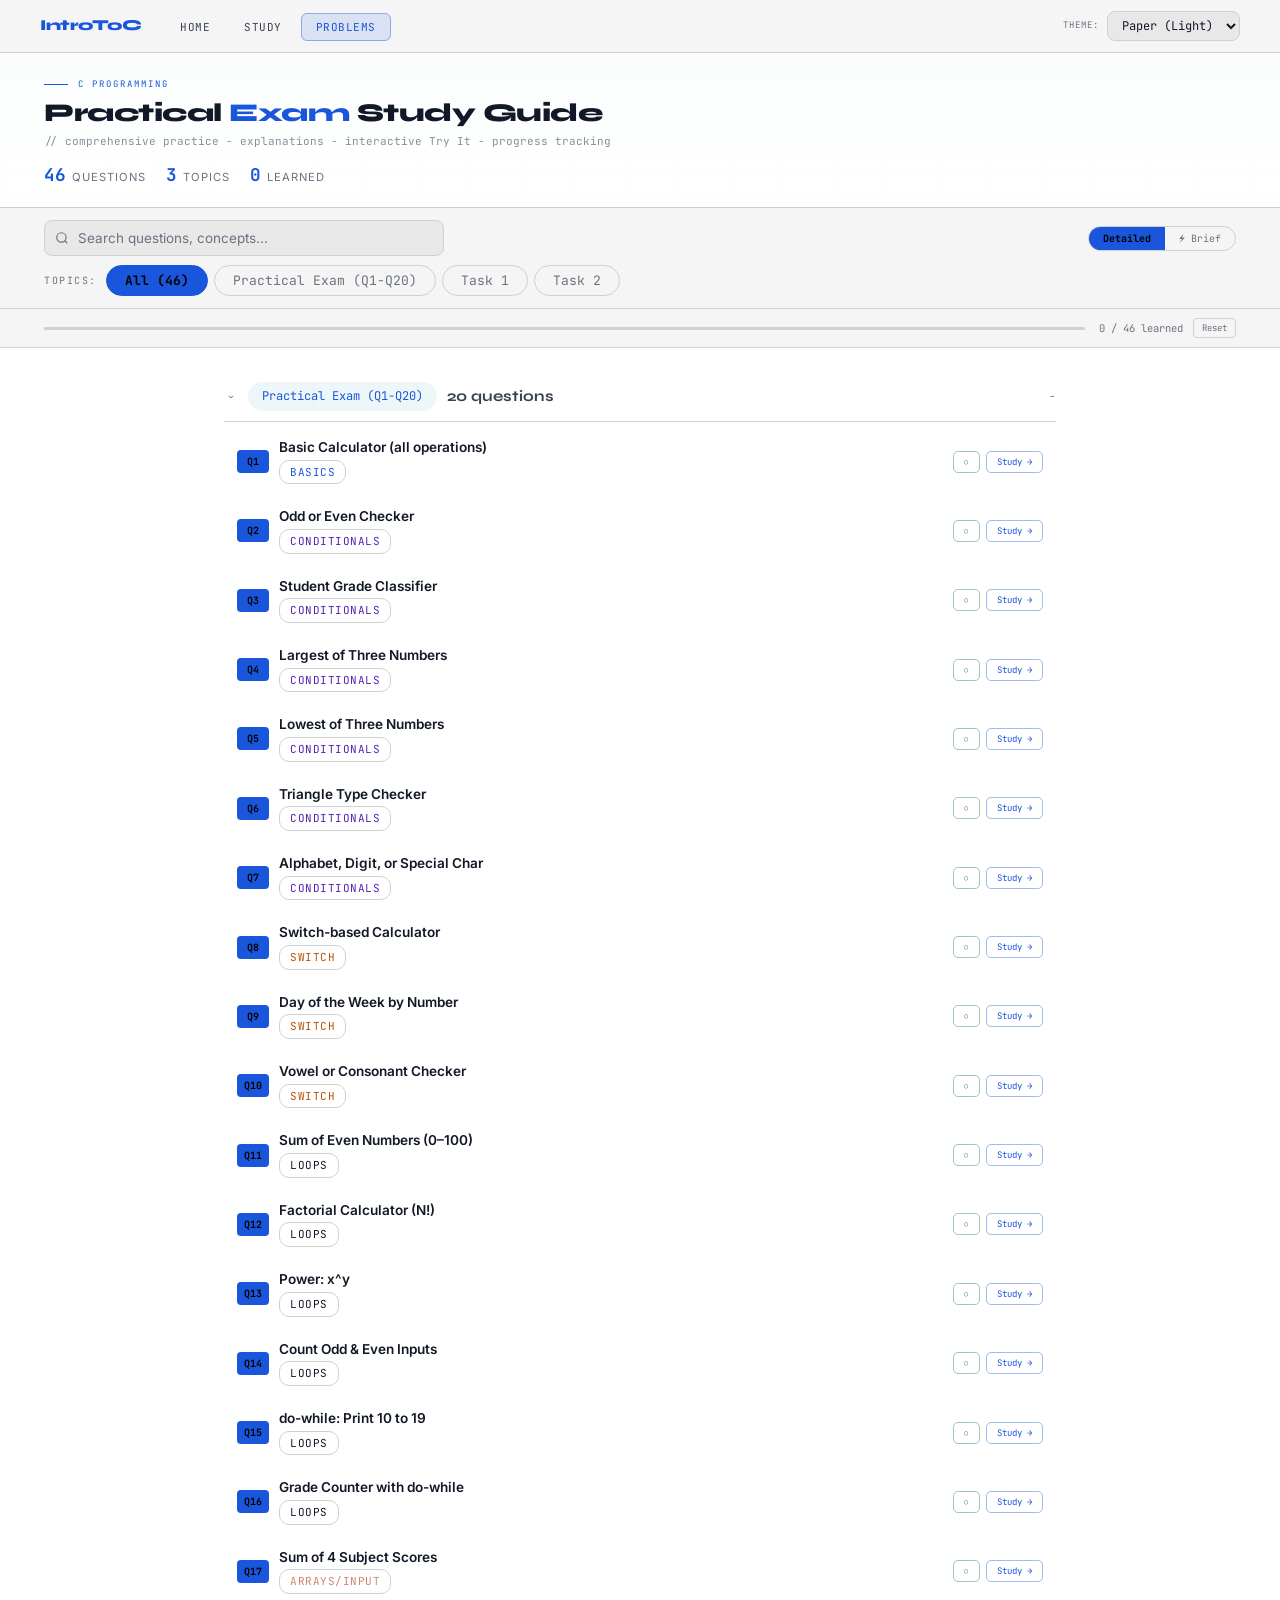
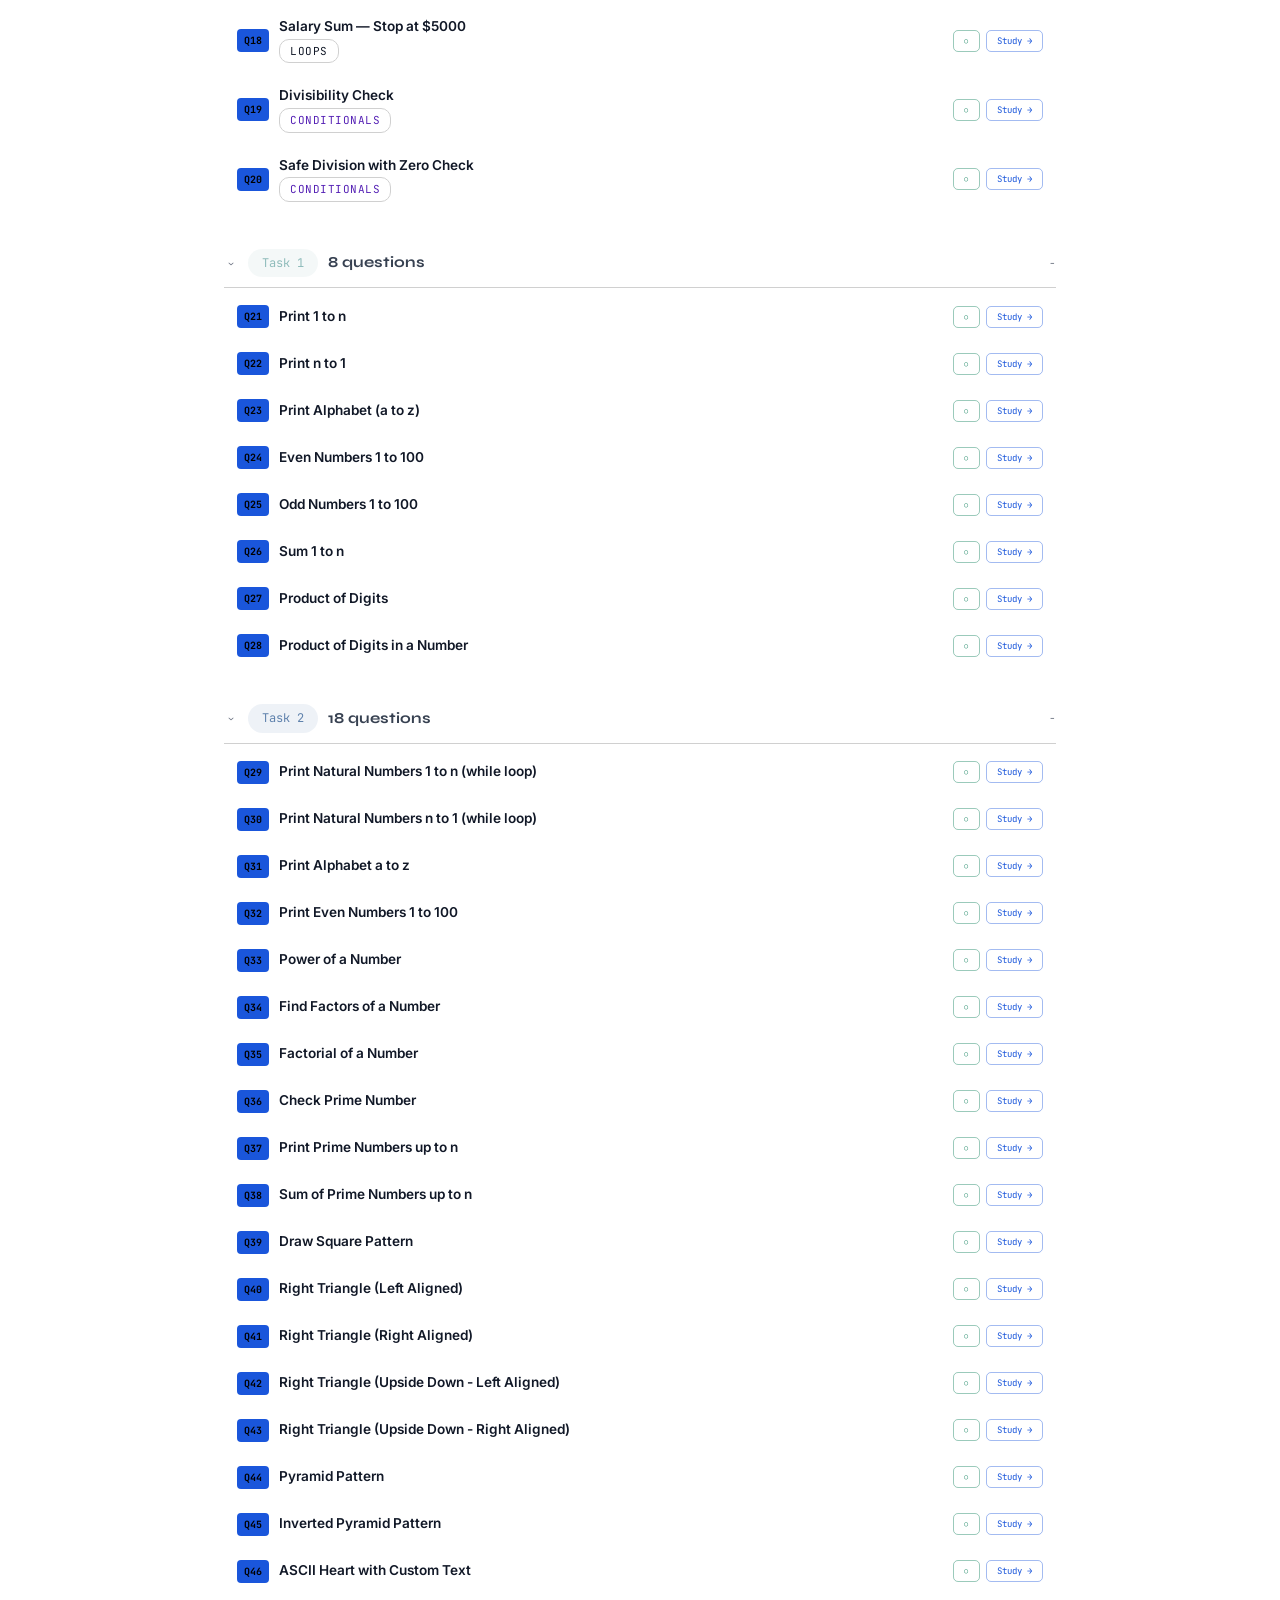
==== commit 19966dd2: "Add new explanations, Fix some bugs - feat: responsive layout, navbar fix, and new study content - A" ====
--- a/problems.html
+++ b/problems.html
@@ -2,12 +2,13 @@
 <html lang="en">
 <head>
 <meta charset="UTF-8">
-<meta name="viewport" content="width=device-width, initial-scale=1.0, maximum-scale=1.0, user-scalable=no">
+<meta name="viewport" content="width=device-width, initial-scale=1.0">
 <title>Practice Problems - C Programming | Mansoura Uni Prep 2026</title>
 <meta name="description" content="20 interactive C programming exam problems with explanations, code breakdowns, and Try It panels.">
 <link rel="preconnect" href="https://fonts.googleapis.com">
 <link rel="preconnect" href="https://fonts.gstatic.com" crossorigin>
 <link rel="stylesheet" href="css/style.css">
+<link rel="stylesheet" href="css/responsive.css">
 <link rel="stylesheet" href="css/problems.css">
 <script src="js/nav.js"></script>
 </head>
--- a/css/style.css
+++ b/css/style.css
@@ -295,6 +295,7 @@
   font-family: var(--font-body);
   min-height: 100vh;
   overflow-x: hidden;
+  max-width: 100vw;
   -webkit-font-smoothing: antialiased;
   font-size: 15px;
   line-height: 1.7;
@@ -337,7 +338,7 @@
 .navbar {
   position: sticky;
   top: 0;
-  z-index: 100;
+  z-index: 200;
   background: var(--bg2);
   backdrop-filter: blur(20px);
   -webkit-backdrop-filter: blur(20px);
@@ -351,7 +352,8 @@
   display: flex;
   align-items: center;
   height: 52px;
-  gap: 2rem;
+  gap: 1.5rem;
+  position: relative;
 }
 
 .nav-brand {
@@ -362,8 +364,17 @@
   letter-spacing: -.5px;
   white-space: nowrap;
   text-decoration: none;
+  flex-shrink: 0;
 }
 .nav-brand:hover { text-decoration: none; }
+
+/* ── collapsible wrapper ── */
+.nav-collapse {
+  display: flex;
+  align-items: center;
+  flex: 1;
+  gap: 1.5rem;
+}
 
 .nav-links {
   display: flex;
@@ -382,6 +393,7 @@
   text-decoration: none;
   transition: all .2s;
   border: 1px solid transparent;
+  white-space: nowrap;
 }
 .nav-link:hover {
   color: var(--text);
@@ -399,6 +411,7 @@
   display: flex;
   align-items: center;
   gap: 8px;
+  flex-shrink: 0;
 }
 
 .nav-theme-label {
@@ -406,6 +419,7 @@
   font-size: 9px;
   color: var(--text3);
   letter-spacing: 1px;
+  white-space: nowrap;
 }
 
 .nav-theme-select {
@@ -425,19 +439,90 @@
   box-shadow: 0 0 0 2px var(--accent-dim);
 }
 
-/* mobile nav */
-@media (max-width: 600px) {
-  .navbar { padding: 0 .75rem; }
-  .nav-inner { gap: .5rem; height: 48px; }
-  .nav-links { gap: 2px; }
-  .nav-link { font-size: 9px; padding: 4px 8px; letter-spacing: 0; }
-  .nav-theme-label { display: none; }
-  .nav-theme-select { font-size: 11px; padding: 4px 6px; }
-  .nav-right { gap: 4px; }
-}
-@media (max-width: 400px) {
-  .nav-brand { font-size: .8rem; }
-  .nav-link { padding: 4px 6px; }
+/* ── hamburger button (hidden on desktop) ── */
+.nav-hamburger {
+  display: none;
+  flex-direction: column;
+  justify-content: center;
+  gap: 5px;
+  width: 36px;
+  height: 36px;
+  padding: 6px;
+  background: transparent;
+  border: 1px solid var(--border);
+  border-radius: var(--rs);
+  cursor: pointer;
+  margin-left: auto;
+  flex-shrink: 0;
+}
+.nav-hamburger span {
+  display: block;
+  width: 100%;
+  height: 2px;
+  background: var(--text2);
+  border-radius: 2px;
+  transition: all .25s ease;
+  transform-origin: center;
+}
+/* animate to X when open */
+.nav-hamburger.open span:nth-child(1) { transform: translateY(7px) rotate(45deg); }
+.nav-hamburger.open span:nth-child(2) { opacity: 0; transform: scaleX(0); }
+.nav-hamburger.open span:nth-child(3) { transform: translateY(-7px) rotate(-45deg); }
+
+/* ── mobile nav (≤ 640px) ── */
+@media (max-width: 640px) {
+  .navbar { padding: 0 1rem; }
+  .nav-inner { height: 48px; gap: .5rem; }
+
+  /* show hamburger, hide collapse by default */
+  .nav-hamburger { display: flex; }
+
+  .nav-collapse {
+    display: none;
+    position: absolute;
+    top: 100%;
+    left: -1rem;
+    right: -1rem;
+    background: var(--bg2);
+    border-bottom: 1px solid var(--border);
+    flex-direction: column;
+    align-items: stretch;
+    gap: 0;
+    padding: .75rem 1rem 1rem;
+    box-shadow: 0 8px 24px rgba(0,0,0,.15);
+    z-index: 199;
+  }
+  .nav-collapse.open { display: flex; }
+
+  .nav-links {
+    flex-direction: column;
+    gap: 4px;
+    width: 100%;
+  }
+  .nav-link {
+    font-size: 13px;
+    padding: 10px 14px;
+    border-radius: 8px;
+    border: 1px solid transparent;
+    display: block;
+  }
+  .nav-link.active { border-color: var(--bd-ac); }
+
+  .nav-right {
+    margin-left: 0;
+    margin-top: .75rem;
+    padding-top: .75rem;
+    border-top: 1px solid var(--border);
+    width: 100%;
+    justify-content: space-between;
+  }
+  .nav-theme-label { display: block; }
+  .nav-theme-select {
+    flex: 1;
+    max-width: 200px;
+    font-size: 13px;
+    padding: 8px 10px;
+  }
 }
 
 /* ═══════════════════════════════════════════════
@@ -449,10 +534,15 @@
   max-width: 1200px;
   margin: 0 auto;
   padding: 2rem;
+  width: 100%;
+  box-sizing: border-box;
 }
 
 @media (max-width: 768px) {
   .page { padding: 1.25rem; }
+}
+@media (max-width: 480px) {
+  .page { padding: 1rem; }
 }
 
 /* ═══════════════════════════════════════════════
@@ -568,6 +658,10 @@
   font-variant-ligatures: none;
 }
 
+@media (max-width: 480px) {
+  pre { font-size: 11px; padding: 10px 12px; }
+}
+
 /* syntax highlighting */
 .kw { color: #cba6f7; font-weight: 600; }
 .fn { color: #89b4fa; }
@@ -591,6 +685,12 @@
   white-space: pre;
   tab-size: 4;
   font-variant-ligatures: none;
+  -webkit-overflow-scrolling: touch;
+  max-width: 100%;
+}
+
+@media (max-width: 480px) {
+  .cb { font-size: 11px; padding: .75rem 1rem; }
 }
 
 /* ═══════════════════════════════════════════════
@@ -1026,15 +1126,23 @@
 /* ═══════════════════════════════════════════════
    HOME PAGE MOBILE
 ═══════════════════════════════════════════════ */
+@media (max-width: 768px) {
+  .cta-grid { grid-template-columns: 1fr; max-width: 100%; }
+  .topics-preview, .info-section, .credits { max-width: 100%; }
+}
 @media (max-width: 600px) {
-  .hero-home { padding: 3rem 1.25rem 2.5rem; }
-  .cta-grid { grid-template-columns: 1fr; margin-bottom: 2.5rem; }
+  .hero-home { padding: 2.5rem 1rem 2rem; }
+  .cta-grid { grid-template-columns: 1fr; margin-bottom: 2rem; }
   .info-grid { grid-template-columns: repeat(2, 1fr); }
-  .hero-meta { gap: 1rem; }
+  .hero-meta { gap: .75rem; font-size: 10px; }
+  .hero-meta .num-hl { font-size: 1rem; }
   .topic-chips { gap: 4px; }
   .topic-chip { font-size: 9px; padding: 3px 10px; }
+  .cta-card { padding: 1.5rem 1.25rem; }
 }
 @media (max-width: 400px) {
+  .hero-home { padding: 2rem .75rem 1.5rem; }
   .info-grid { grid-template-columns: 1fr 1fr; }
-  .cta-card { padding: 1.5rem 1.25rem; }
-}
+  .cta-card { padding: 1.25rem 1rem; }
+  .hero-meta { flex-direction: column; gap: .5rem; align-items: center; }
+}
--- a/css/responsive.css
+++ b/css/responsive.css
@@ -0,0 +1,285 @@
+/* ═══════════════════════════════════════════════
+   RESPONSIVE.CSS — Universal mobile fixes
+   Loaded on every page after style.css.
+   Covers all screen sizes from 320px upward.
+═══════════════════════════════════════════════ */
+
+/* ── 1. HARD OVERFLOW PREVENTION ──────────────
+   Stops any element from ever causing horizontal
+   scroll on the page. Everything scrolls within
+   its own container instead.
+─────────────────────────────────────────────── */
+html {
+  overflow-x: clip; /* clip instead of hidden — doesn't create a stacking context */
+}
+body {
+  overflow-x: hidden;
+  max-width: 100%;
+}
+
+/* Block-level elements respect the viewport width — not inline elements */
+img, video, iframe, embed, object,
+div, section, article, aside, header, footer, nav, main,
+table, figure, pre, blockquote {
+  max-width: 100%;
+  box-sizing: border-box;
+}
+
+/* Images and media never overflow */
+img, video, iframe, embed, object {
+  height: auto;
+}
+
+/* ── 2. FLUID TYPOGRAPHY ──────────────────────
+   Replace all fixed px heading sizes with clamp()
+   so they scale smoothly across every screen.
+─────────────────────────────────────────────── */
+
+/* study.html hero h1 (was fixed 42px stepping down) */
+.hero h1 {
+  font-size: clamp(1.4rem, 5vw, 2.6rem) !important;
+}
+
+/* study section headers */
+.section-header h2 {
+  font-size: clamp(1.1rem, 3.5vw, 1.6rem);
+}
+
+/* problems header */
+.prob-header h1 {
+  font-size: clamp(1.1rem, 4vw, 1.6rem) !important;
+}
+   All interactive elements meet the 44×44px
+   minimum recommended touch target size.
+─────────────────────────────────────────────── */
+@media (max-width: 768px) {
+  .nav-link,
+  .filter-btn,
+  .m-nav,
+  .m-close,
+  .qr-learn,
+  .qr-open,
+  .loop-tab,
+  .ctab,
+  .ob-btn,
+  .ob-skip,
+  .btn,
+  .reset-btn,
+  .clear-btn,
+  .cp-btn,
+  .learn-btn {
+    min-height: 44px;
+    display: inline-flex;
+    align-items: center;
+    justify-content: center;
+  }
+
+  /* modal nav buttons — bigger on mobile */
+  .m-nav {
+    font-size: 11px;
+    padding: 0 14px;
+  }
+  .m-close {
+    width: 44px;
+    height: 44px;
+    font-size: 16px;
+  }
+}
+
+/* ── 4. PROBLEMS PAGE ─────────────────────────
+   Fix toolbar, modal, and progress bar on small
+   screens. All paddings use clamp() or min().
+─────────────────────────────────────────────── */
+
+/* Uniform padding using clamp — works at any width */
+.prob-header,
+.toolbar,
+.prog-wrap,
+.results-meta,
+.q-list {
+  padding-left: clamp(10px, 4vw, 44px);
+  padding-right: clamp(10px, 4vw, 44px);
+}
+
+/* Toolbar sticky top matches navbar height */
+.toolbar { top: 52px; }
+@media (max-width: 640px) { .toolbar { top: 48px; } }
+
+/* Toolbar top row always wraps cleanly */
+.toolbar-top {
+  flex-wrap: wrap;
+  gap: 8px;
+}
+.search-wrap { flex: 1 1 160px; max-width: 100%; }
+.mode-toggle-wrap { flex-shrink: 0; }
+
+/* Filter buttons wrap and shrink */
+.filter-row { flex-wrap: wrap; gap: 6px; }
+.filter-btn { white-space: nowrap; }
+
+/* Progress bar row */
+.prog-inner { flex-wrap: wrap; gap: 8px; }
+.prog-text { min-width: 0; }
+
+/* Question rows */
+.q-row { flex-wrap: wrap; }
+.qr-main { min-width: 0; flex: 1 1 120px; }
+.qr-actions { flex-shrink: 0; }
+
+/* Modal — full screen on mobile, proper sizing on desktop */
+@media (max-width: 640px) {
+  .modal {
+    border-radius: 0;
+    min-height: 100dvh; /* dynamic viewport height — avoids browser chrome overlap */
+  }
+  .m-hdr {
+    padding: 10px 12px;
+    flex-wrap: wrap;
+    gap: 6px;
+  }
+  .m-title {
+    width: 100%;
+    order: -1;
+    font-size: .88rem;
+    line-height: 1.4;
+  }
+  .m-body { flex-direction: column; overflow: visible; }
+  .m-left { border-right: none; border-bottom: 1px solid var(--border); overflow: visible; }
+  .m-right { width: 100%; min-height: 0; }
+  .m-foot { padding: 10px 12px; flex-wrap: wrap; }
+  /* hide keyboard hint on small screens */
+  .m-foot > span:last-child { display: none; }
+
+  /* code display — smaller font, still scrollable */
+  .code-display { padding: 10px 12px; }
+  .code-display pre { font-size: 11px; line-height: 1.7; }
+
+  /* breakdown grid stacks */
+  .bk { grid-template-columns: 1fr; }
+  .bk-code { border-right: none; border-bottom: 1px solid var(--border); }
+
+  /* notes textarea */
+  .notes-ta { height: 72px; font-size: 11px; }
+
+  /* tryit */
+  .ti-input, .ti-select { font-size: 12px; }
+  .ti-terminal { font-size: 11px; }
+}
+
+/* ── 5. STUDY PAGE ────────────────────────────
+   Fix hero mode-toggle, section padding, and
+   interactive demos on small screens.
+─────────────────────────────────────────────── */
+
+/* Section padding — fluid */
+.section {
+  padding-left: clamp(12px, 4vw, 48px);
+  padding-right: clamp(12px, 4vw, 48px);
+}
+.hero {
+  padding-left: clamp(12px, 4vw, 48px);
+  padding-right: clamp(12px, 4vw, 48px);
+}
+
+/* Mode toggle: absolute on desktop, inline on mobile */
+@media (max-width: 768px) {
+  .mode-toggle {
+    position: static !important;
+    margin-bottom: 14px;
+    display: inline-flex;
+  }
+  /* remove the padding-right workaround no longer needed */
+  .hero h1, .hero p, .eyebrow { padding-right: 0 !important; }
+}
+
+/* Scope boxes — prevent overflow on tiny screens */
+.scope-box { overflow: hidden; }
+#scope-boxes { overflow-x: auto; -webkit-overflow-scrolling: touch; }
+
+/* Calc widget — fluid widths */
+@media (max-width: 480px) {
+  .calc-wrap { max-width: 100%; }
+  .calc-input, .calc-input-b { width: 52px; font-size: 14px; padding: 8px 4px; }
+  .calc-op { padding: 8px 8px; font-size: 14px; }
+  .calc-eq { padding: 8px 6px; }
+  .calc-res { font-size: 16px; }
+}
+
+/* Loop controls — wrap on small screens */
+.loop-ctrls { flex-wrap: wrap; }
+.loop-spd { flex: 1 1 100%; }
+
+/* Array inspector — fluid slot widths */
+@media (max-width: 360px) {
+  .arr-slot { width: 36px; }
+  .arr-box { font-size: 10px; height: 32px; }
+  .mat-cell { width: 30px; height: 28px; font-size: 10px; }
+  .mat-ch { width: 30px; }
+}
+
+/* ── 6. HOME PAGE ─────────────────────────────
+   Fluid padding and grid on index.html.
+─────────────────────────────────────────────── */
+.hero-home {
+  padding-left: clamp(1rem, 5vw, 2rem);
+  padding-right: clamp(1rem, 5vw, 2rem);
+}
+
+/* CTA and info grids — always single column below 480px */
+@media (max-width: 480px) {
+  .cta-grid { grid-template-columns: 1fr !important; gap: 1rem; }
+  .info-grid { grid-template-columns: 1fr 1fr !important; }
+  .hero-meta { flex-direction: column; gap: .5rem; align-items: center; }
+  .cta-card { padding: 1.25rem 1rem; }
+}
+
+/* ── 7. ONBOARDING OVERLAY ────────────────────
+   Ensure the ob-card never overflows on any phone.
+─────────────────────────────────────────────── */
+.ob-overlay { padding: clamp(8px, 3vw, 16px); }
+.ob-card {
+  padding: clamp(1.25rem, 5vw, 2.5rem) clamp(1rem, 4vw, 2.25rem) clamp(1rem, 4vw, 2rem);
+  max-width: min(520px, 100%);
+}
+.ob-slide-title { font-size: clamp(.95rem, 4vw, 1.35rem); }
+.ob-slide-desc { font-size: clamp(.78rem, 2.5vw, .88rem); }
+.ob-pills { gap: 4px; }
+.ob-pill { font-size: clamp(8px, 2vw, 10px); padding: 3px 10px; }
+
+/* ── 8. DEMO BOXES ────────────────────────────
+   Fluid padding on all .demo containers.
+─────────────────────────────────────────────── */
+.demo {
+  padding: clamp(.75rem, 3vw, 1.25rem);
+  overflow-x: auto;
+}
+
+/* ── 9. CODE BLOCKS ───────────────────────────
+   Ensure all code blocks scroll horizontally
+   and never push the page wider.
+─────────────────────────────────────────────── */
+.cb, pre, .code-display pre, .out-txt, .ti-terminal {
+  overflow-x: auto;
+  -webkit-overflow-scrolling: touch;
+  word-break: normal;
+  overflow-wrap: normal;
+  white-space: pre;
+  max-width: 100%;
+}
+
+/* ── 10. TABLES ───────────────────────────────
+   All tables scroll horizontally on mobile.
+─────────────────────────────────────────────── */
+.dtable, .data-table {
+  display: block;
+  overflow-x: auto;
+  -webkit-overflow-scrolling: touch;
+  max-width: 100%;
+}
+
+/* ── 11. FOOTER ───────────────────────────────
+   Fluid footer padding.
+─────────────────────────────────────────────── */
+.footer {
+  padding: clamp(1.5rem, 5vw, 3rem) clamp(1rem, 4vw, 2rem) clamp(1rem, 4vw, 2rem);
+}
--- a/css/problems.css
+++ b/css/problems.css
@@ -295,18 +295,54 @@
   .m-right{min-height:400px}
   .bk{grid-template-columns:1fr}
   .bk-code{border-right:none;border-bottom:1px solid var(--border)}
-}
-
-@media(max-width:480px){
+  /* toolbar: stack search and mode toggle */
+  .toolbar-top{flex-wrap:wrap;gap:6px}
+  .search-wrap{max-width:100%;flex:1 1 200px}
+  .mode-toggle-wrap{margin-left:0}
+  /* stats row */
+  .stats-row{gap:12px}
+}
+
+@media(max-width:600px){
   .prob-header,.toolbar,.prog-wrap,.results-meta{padding-left:12px;padding-right:12px}
   .q-list{padding-left:12px;padding-right:12px;padding-bottom:60px}
-  .toolbar{padding-top:8px;padding-bottom:8px}
+  .toolbar{padding-top:8px;padding-bottom:8px;top:48px}
   .search-input{font-size:12px}
   .filter-row{gap:4px}
   .filter-btn{font-size:10px;padding:4px 10px}
   .q-row{padding:8px 8px;gap:6px}
   .qr-title{font-size:.8rem}
   .qr-num{min-width:26px;font-size:9px}
-  .stats-row{gap:12px}
+  .stats-row{gap:10px}
   .stat-num{font-size:.95rem}
-}
+  /* modal full-screen on small phones */
+  .m-body{flex-direction:column;overflow:visible}
+  .m-left{border-right:none;border-bottom:1px solid var(--border);overflow:visible}
+  .m-right{width:100%;min-height:360px}
+  /* code display smaller font */
+  .code-display pre{font-size:11px}
+  .bk-code{font-size:10px}
+  .bk-text{font-size:.75rem}
+  /* notes textarea */
+  .notes-ta{height:70px;font-size:11px}
+  /* tryit */
+  .ti-input,.ti-select{font-size:12px}
+}
+
+@media(max-width:480px){
+  .prob-header,.toolbar,.prog-wrap,.results-meta{padding-left:10px;padding-right:10px}
+  .q-list{padding-left:10px;padding-right:10px}
+  .prob-header h1{font-size:1.15rem}
+  .filter-btn{font-size:9px;padding:3px 8px}
+  .q-row{padding:7px 6px;gap:5px}
+  .qr-title{font-size:.78rem}
+  .qr-actions{display:none}
+  /* show actions only on expanded row */
+  .q-row.expanded .qr-actions{display:flex;flex-direction:row;gap:6px;width:100%;order:12;margin-top:4px}
+  .m-hdr{padding:10px 10px}
+  .m-title{font-size:.85rem}
+  .m-foot{padding:10px 12px;flex-wrap:wrap;gap:8px}
+  .m-foot span:last-child{display:none}
+  .expl{font-size:.82rem}
+  .out-txt{font-size:10px}
+}
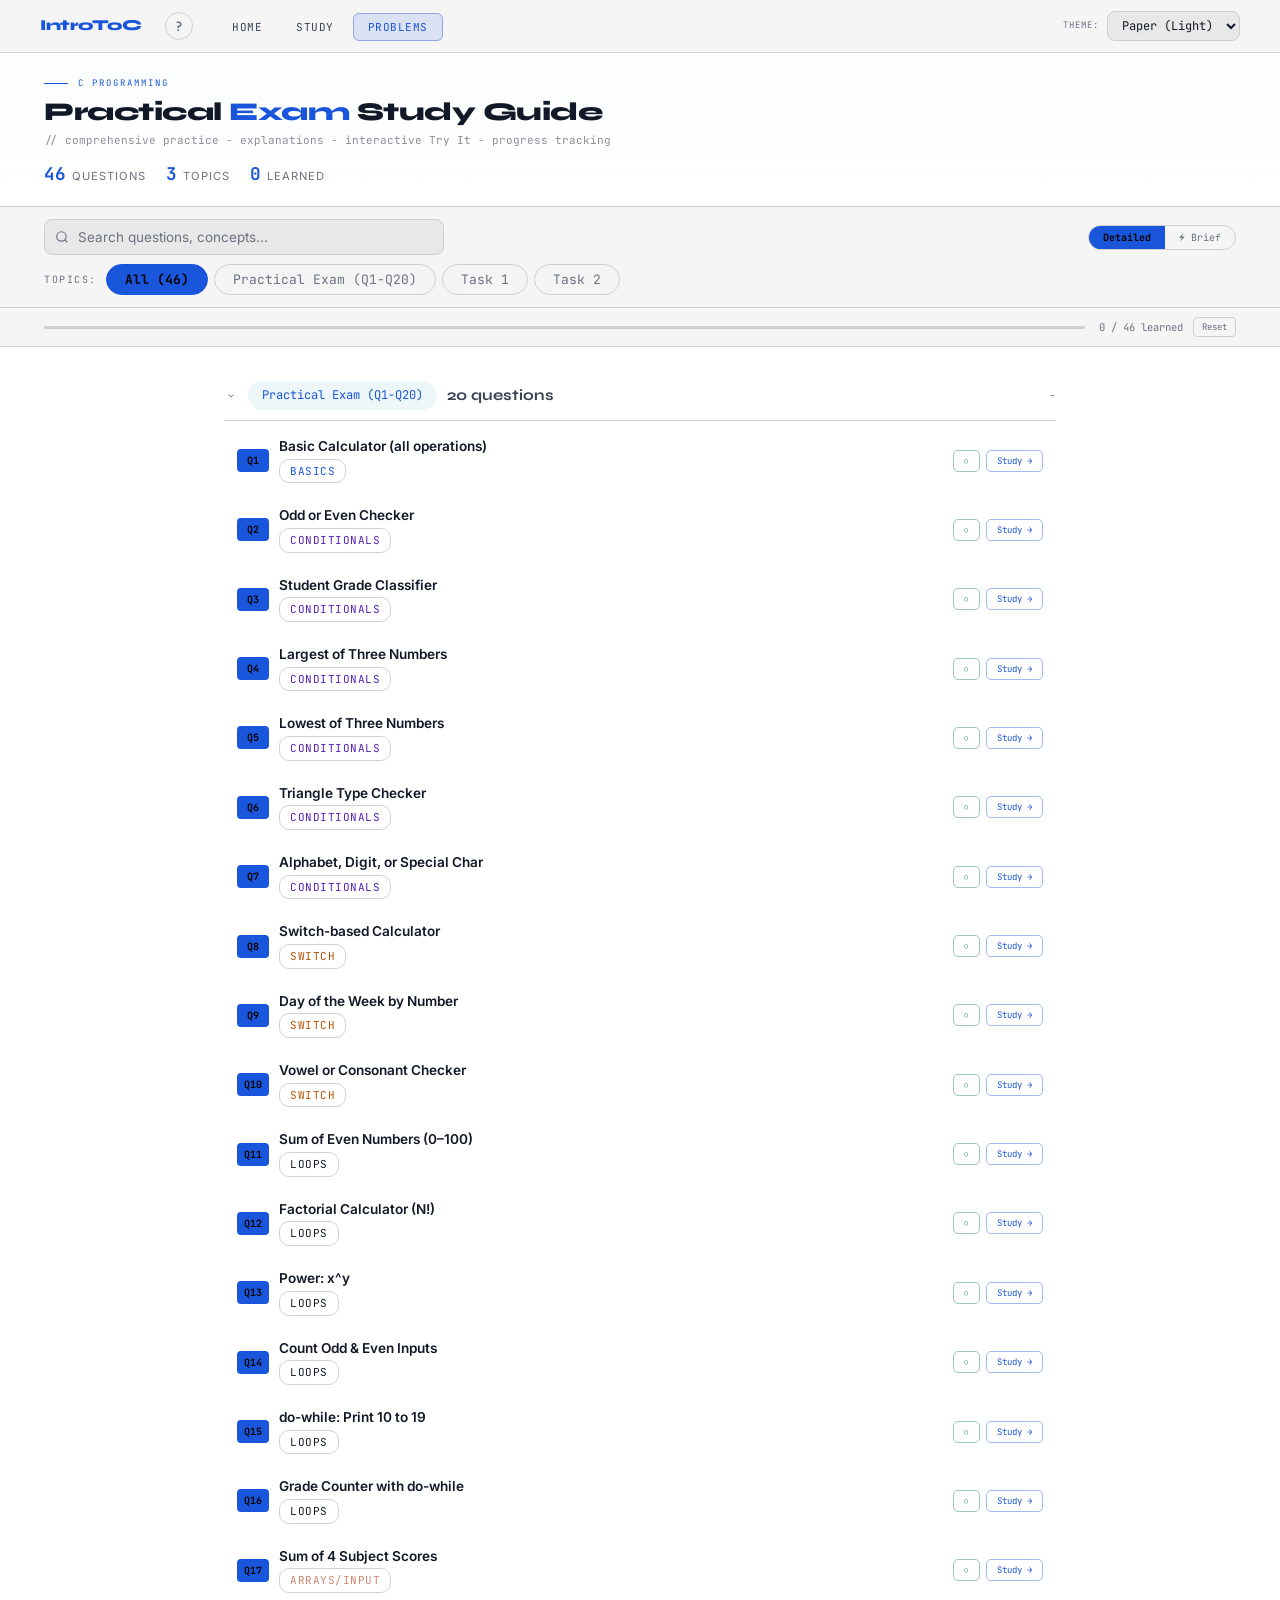
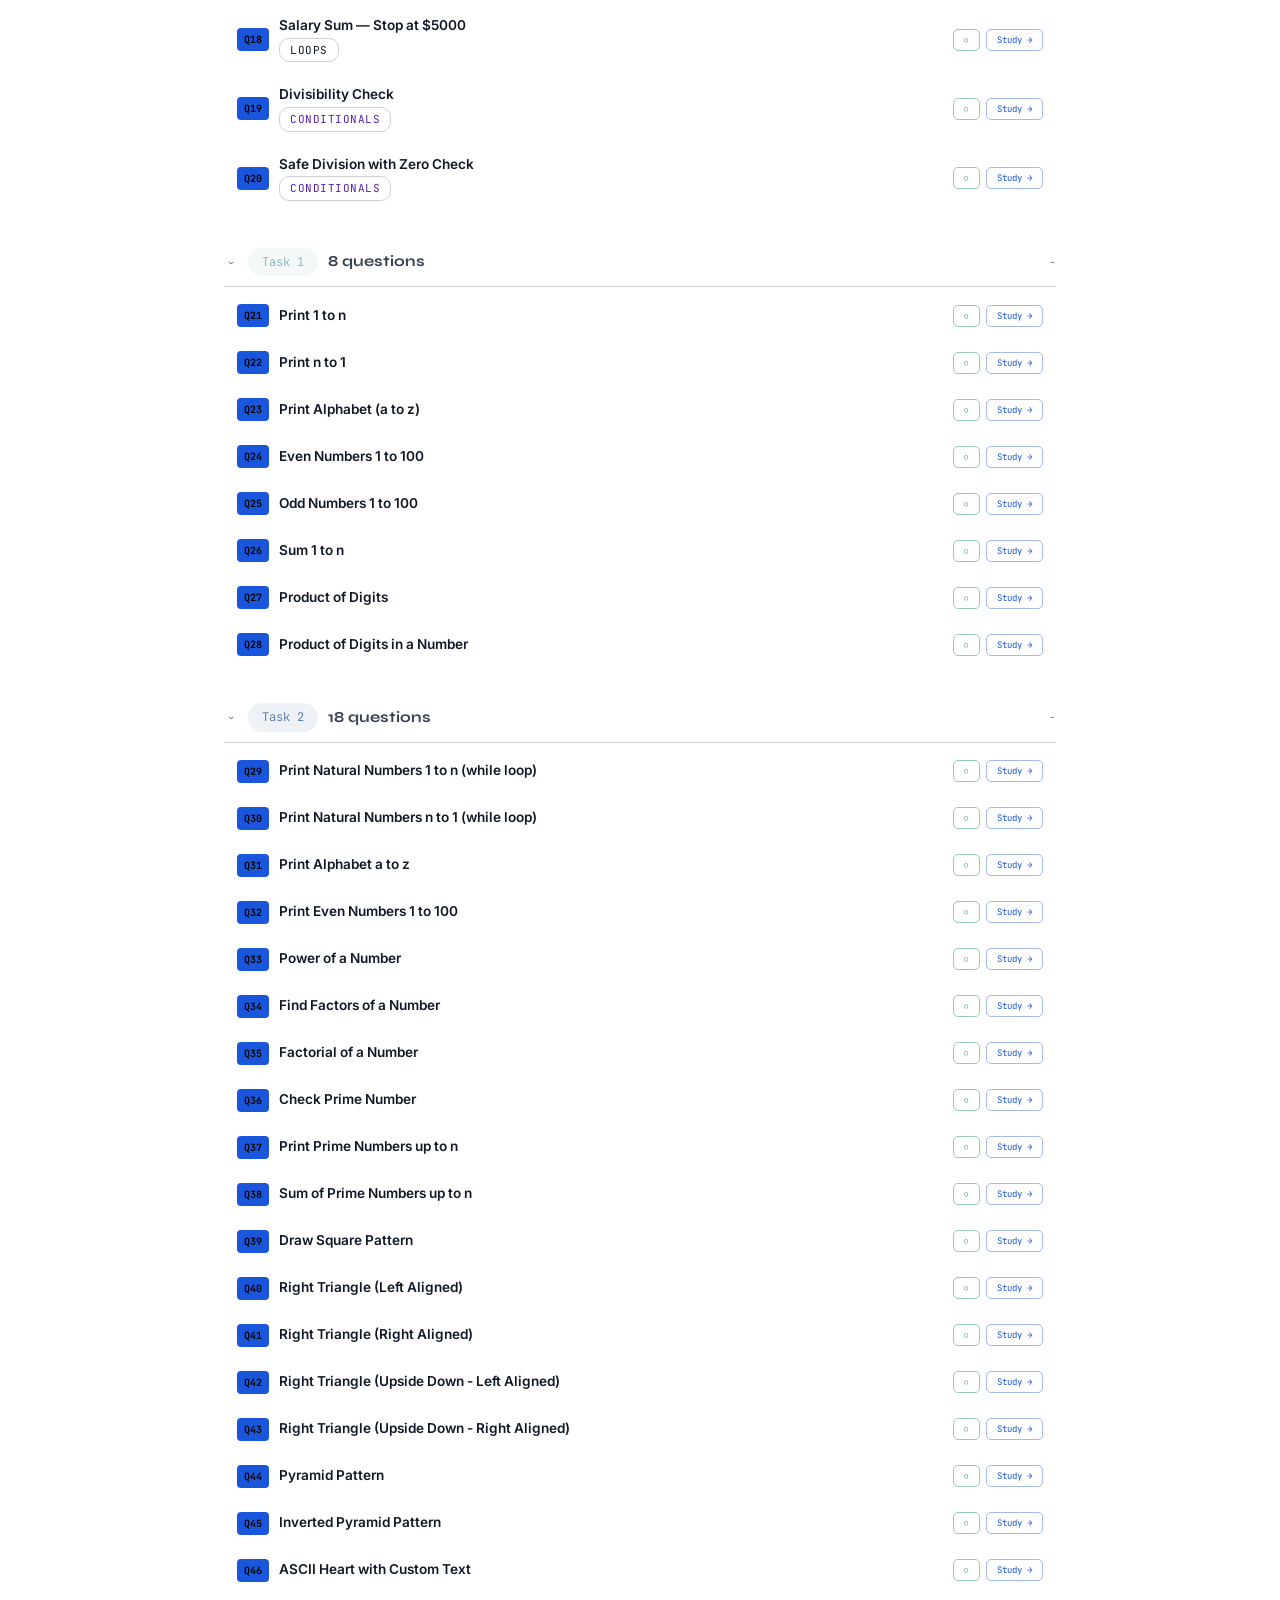
==== commit 2ed87ba8: "feat: content, polish, easter egg, and completion celebration feat: content, polish, easter egg, and" ====
--- a/problems.html
+++ b/problems.html
@@ -100,7 +100,207 @@
 <button class="btt" id="btt">&uarr;</button>
 <div class="toast" id="toast"></div>
 
+<!-- ── 100% CELEBRATION OVERLAY ── -->
+<div id="celebrate-overlay" class="celebrate-overlay">
+  <div id="confetti-container" class="confetti-container"></div>
+  <div class="celebrate-card">
+    <button class="celebrate-close" onclick="closeCelebration()">✕</button>
+    <div class="celebrate-icon" id="cel-icon">🏆</div>
+    <div class="celebrate-title" id="cel-title">You finished everything.</div>
+    <div class="celebrate-sub" id="cel-sub">Every single problem. Marked. Done.</div>
+    <div class="celebrate-quote" id="cel-quote">
+      "Most people open the page, scroll a bit, and close it.<br>
+      You actually did the work.<br>
+      That's not nothing — that's everything."
+    </div>
+    <div class="celebrate-meta">
+      <span id="cel-count"></span> problems &nbsp;·&nbsp; 100% complete
+    </div>
+    <div class="celebrate-actions">
+      <a href="study.html" class="celebrate-btn-sec">Review Study Guide</a>
+      <button class="celebrate-btn-pri" onclick="closeCelebration()">Close &amp; Keep Going</button>
+    </div>
+  </div>
+</div>
+
+<style>
+/* ── Celebration overlay ── */
+.celebrate-overlay {
+  display: none;
+  position: fixed; inset: 0; z-index: 3000;
+  background: rgba(0,0,0,.85);
+  backdrop-filter: blur(18px);
+  -webkit-backdrop-filter: blur(18px);
+  align-items: center; justify-content: center;
+  padding: 20px;
+}
+.celebrate-overlay.active { display: flex; }
+
+.confetti-container {
+  position: absolute; inset: 0;
+  pointer-events: none; overflow: hidden;
+}
+.confetti-piece {
+  position: absolute;
+  top: -20px;
+  animation: confettiFall linear both;
+  opacity: .9;
+}
+@keyframes confettiFall {
+  0%   { transform: translateY(0)    rotate(0deg)   scaleX(1); opacity: .9; }
+  50%  { transform: translateY(50vh) rotate(360deg) scaleX(-1); }
+  100% { transform: translateY(110vh) rotate(720deg) scaleX(1); opacity: 0; }
+}
+
+.celebrate-card {
+  position: relative;
+  background: var(--card);
+  border: 1px solid var(--border-hi);
+  border-radius: 20px;
+  width: 100%; max-width: 480px;
+  padding: 2.5rem 2rem 2rem;
+  text-align: center;
+  box-shadow: 0 0 0 1px var(--bd-ac), 0 40px 100px rgba(0,0,0,.5);
+  animation: celCardIn .45s cubic-bezier(.22,.61,.36,1) both;
+  overflow: hidden;
+}
+.celebrate-card::before {
+  content: '';
+  position: absolute; top: 0; left: 0; right: 0; height: 3px;
+  background: linear-gradient(90deg, var(--green), var(--accent), var(--accent2));
+}
+@keyframes celCardIn {
+  from { opacity: 0; transform: scale(.88) translateY(24px); }
+  to   { opacity: 1; transform: scale(1)   translateY(0); }
+}
+
+.celebrate-close {
+  position: absolute; top: 14px; right: 16px;
+  background: none; border: none; color: var(--muted);
+  font-size: 16px; cursor: pointer; padding: 4px;
+  transition: color .15s;
+}
+.celebrate-close:hover { color: var(--text); }
+
+.celebrate-icon {
+  font-size: 3.5rem; line-height: 1;
+  margin-bottom: 1rem;
+  filter: drop-shadow(0 0 20px rgba(212,175,55,.5));
+  animation: celIconBounce .6s cubic-bezier(.22,.61,.36,1) .2s both;
+}
+@keyframes celIconBounce {
+  0%   { transform: scale(0) rotate(-15deg); }
+  70%  { transform: scale(1.15) rotate(5deg); }
+  100% { transform: scale(1) rotate(0deg); }
+}
+
+.celebrate-title {
+  font-family: var(--font-display);
+  font-size: 1.6rem; font-weight: 800;
+  color: var(--text);
+  margin-bottom: .4rem;
+  line-height: 1.2;
+}
+.celebrate-sub {
+  font-family: var(--font-mono);
+  font-size: .8rem;
+  color: var(--green);
+  letter-spacing: .05em;
+  margin-bottom: 1.5rem;
+}
+
+.celebrate-quote {
+  font-size: .88rem;
+  color: var(--text2);
+  line-height: 1.8;
+  font-style: italic;
+  padding: 1rem 1.25rem;
+  background: var(--bg2);
+  border-left: 3px solid var(--green);
+  border-radius: 0 var(--rs) var(--rs) 0;
+  text-align: left;
+  margin-bottom: 1.25rem;
+}
+
+.celebrate-meta {
+  font-family: var(--font-mono);
+  font-size: .75rem;
+  color: var(--muted);
+  margin-bottom: 1.5rem;
+  letter-spacing: .04em;
+}
+
+.celebrate-actions {
+  display: flex; gap: 10px; justify-content: center; flex-wrap: wrap;
+}
+.celebrate-btn-pri {
+  font-family: var(--font-mono); font-size: 11px;
+  padding: 10px 22px; border-radius: 20px;
+  background: var(--green); color: #000;
+  border: none; cursor: pointer; font-weight: 700;
+  transition: all .2s;
+}
+.celebrate-btn-pri:hover { filter: brightness(1.1); transform: translateY(-1px); }
+.celebrate-btn-sec {
+  font-family: var(--font-mono); font-size: 11px;
+  padding: 10px 22px; border-radius: 20px;
+  background: transparent; color: var(--accent);
+  border: 1px solid var(--bd-ac); cursor: pointer;
+  text-decoration: none; display: inline-flex; align-items: center;
+  transition: all .2s;
+}
+.celebrate-btn-sec:hover { background: var(--accent-dim); text-decoration: none; }
+
+@media (max-width: 480px) {
+  .celebrate-card { padding: 2rem 1.25rem 1.5rem; }
+  .celebrate-title { font-size: 1.3rem; }
+  .celebrate-quote { font-size: .82rem; }
+}
+
+/* ── "again" variant — muted overlay, no confetti ── */
+.celebrate-overlay.celebrate-again {
+  background: rgba(0,0,0,.78);
+}
+.celebrate-overlay.celebrate-again .celebrate-card {
+  box-shadow: 0 0 0 1px var(--bd-gr), 0 40px 100px rgba(0,0,0,.4);
+}
+.celebrate-overlay.celebrate-again .celebrate-card::before {
+  background: linear-gradient(90deg, var(--green), var(--accent));
+}
+.celebrate-overlay.celebrate-again .celebrate-icon {
+  filter: drop-shadow(0 0 14px rgba(63,185,80,.4));
+}
+.celebrate-overlay.celebrate-again .celebrate-sub {
+  color: var(--accent);
+}
+.celebrate-overlay.celebrate-again .celebrate-quote {
+  border-left-color: var(--accent);
+}
+
+/* rising symbol particles */
+.particle-piece {
+  position: absolute;
+  top: 110%;
+  font-weight: 700;
+  pointer-events: none;
+  animation: particleRise linear both !important;
+  background: transparent !important;
+}
+@keyframes particleRise {
+  0%   { transform: translateY(0)    scale(1)    opacity(1); opacity: 1; }
+  60%  { opacity: 1; }
+  100% { transform: translateY(-110vh) scale(1.3); opacity: 0; }
+}
+</style>
+
 <script src="js/problems-data.js"></script>
 <script src="js/problems.js"></script>
+<script>
+/* Set the count in the celebration card once Q is loaded */
+(function() {
+  const el = document.getElementById('cel-count');
+  if (el && typeof Q !== 'undefined') el.textContent = Q.length;
+})();
+</script>
 </body>
 </html>
--- a/css/style.css
+++ b/css/style.css
@@ -294,7 +294,7 @@
   color: var(--text);
   font-family: var(--font-body);
   min-height: 100vh;
-  overflow-x: hidden;
+  overflow-x: clip; /* clip not hidden — hidden breaks position:sticky on mobile */
   max-width: 100vw;
   -webkit-font-smoothing: antialiased;
   font-size: 15px;
@@ -336,8 +336,10 @@
    NAVBAR
 ═══════════════════════════════════════════════ */
 .navbar {
-  position: sticky;
+  position: fixed;
   top: 0;
+  left: 0;
+  right: 0;
   z-index: 200;
   background: var(--bg2);
   backdrop-filter: blur(20px);
@@ -437,6 +439,35 @@
 .nav-theme-select:focus {
   border-color: var(--accent);
   box-shadow: 0 0 0 2px var(--accent-dim);
+}
+
+/* ? tour button */
+.nav-tour-btn {
+  font-family: var(--font-mono);
+  font-size: 13px;
+  font-weight: 700;
+  width: 28px;
+  height: 28px;
+  border-radius: 50%;
+  border: 1px solid var(--border);
+  background: transparent;
+  color: var(--text3);
+  cursor: pointer;
+  display: flex;
+  align-items: center;
+  justify-content: center;
+  flex-shrink: 0;
+  transition: all .2s;
+  line-height: 1;
+}
+.nav-tour-btn:hover {
+  border-color: var(--accent);
+  color: var(--accent);
+  background: var(--accent-dim);
+  transform: scale(1.1);
+}
+@media (max-width: 640px) {
+  .nav-tour-btn { width: 26px; height: 26px; font-size: 12px; }
 }
 
 /* ── hamburger button (hidden on desktop) ── */
@@ -1134,8 +1165,6 @@
   .hero-home { padding: 2.5rem 1rem 2rem; }
   .cta-grid { grid-template-columns: 1fr; margin-bottom: 2rem; }
   .info-grid { grid-template-columns: repeat(2, 1fr); }
-  .hero-meta { gap: .75rem; font-size: 10px; }
-  .hero-meta .num-hl { font-size: 1rem; }
   .topic-chips { gap: 4px; }
   .topic-chip { font-size: 9px; padding: 3px 10px; }
   .cta-card { padding: 1.5rem 1.25rem; }
--- a/css/responsive.css
+++ b/css/responsive.css
@@ -10,10 +10,10 @@
    its own container instead.
 ─────────────────────────────────────────────── */
 html {
-  overflow-x: clip; /* clip instead of hidden — doesn't create a stacking context */
+  overflow-x: clip;
 }
 body {
-  overflow-x: hidden;
+  overflow-x: clip; /* clip not hidden — hidden breaks position:sticky */
   max-width: 100%;
 }
 
@@ -101,7 +101,7 @@
   padding-right: clamp(10px, 4vw, 44px);
 }
 
-/* Toolbar sticky top matches navbar height */
+/* Toolbar sticky top matches fixed navbar height */
 .toolbar { top: 52px; }
 @media (max-width: 640px) { .toolbar { top: 48px; } }
 
